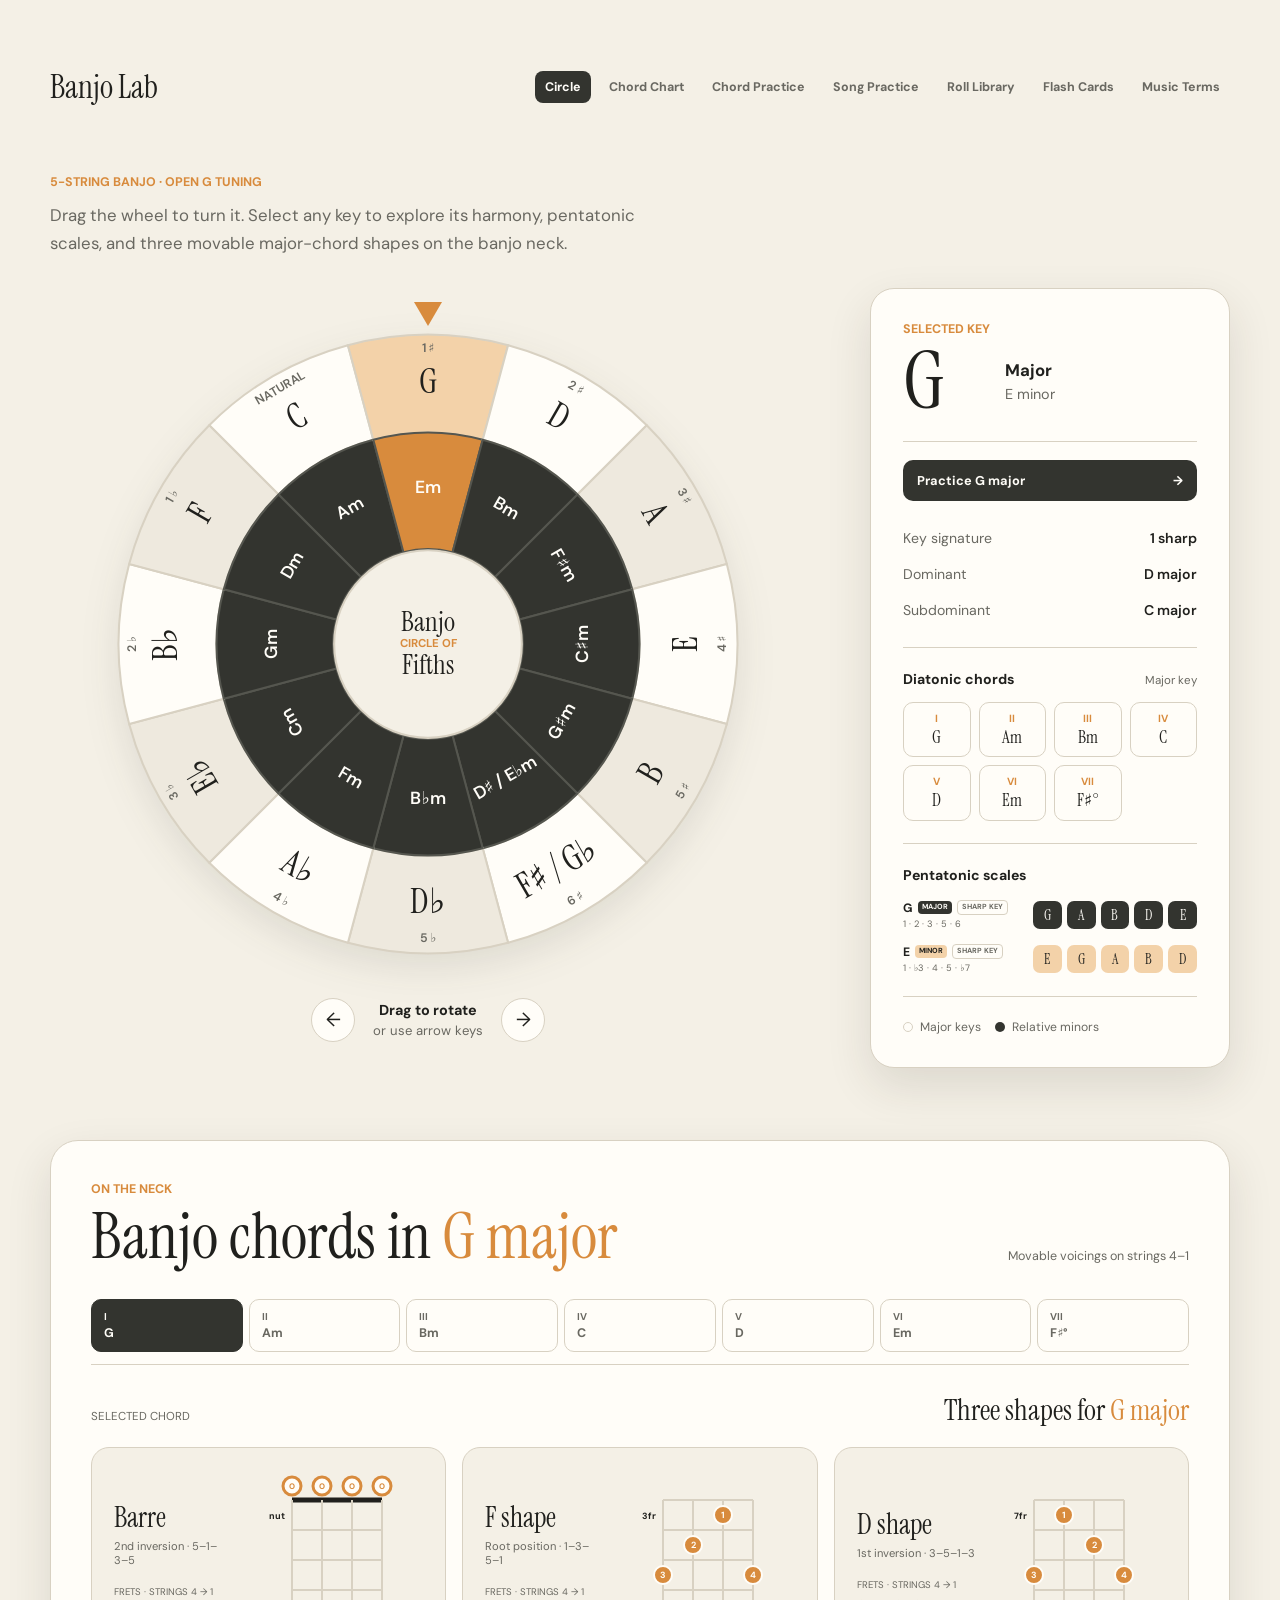
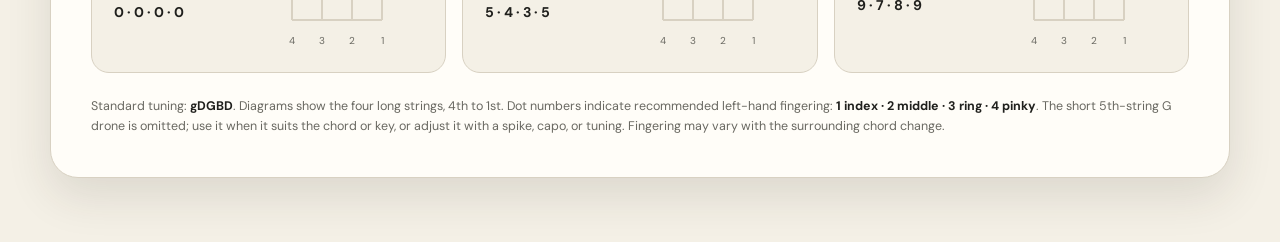
==== index.html @ 510a1b54 "Add chord and song practice libraries" ====
<!doctype html>
<html lang="en">
  <head>
    <meta charset="UTF-8" />
    <meta name="viewport" content="width=device-width, initial-scale=1" />
    <meta
      name="description"
      content="An interactive banjo circle of fifths with movable major chord shapes in standard open G tuning."
    />
    <title>Banjo Lab · Circle of Fifths</title>
    <link rel="preconnect" href="https://fonts.googleapis.com" />
    <link rel="preconnect" href="https://fonts.gstatic.com" crossorigin />
    <link
      href="https://fonts.googleapis.com/css2?family=DM+Sans:wght@400;500;600;700&family=Instrument+Serif:ital@0;1&display=swap"
      rel="stylesheet"
    />
    <link rel="stylesheet" href="styles.css" />
  </head>
  <body>
    <main class="page-shell">
      <nav class="site-nav" aria-label="Primary navigation">
        <a class="site-brand" href="index.html">Banjo Lab</a>
        <div>
          <a href="index.html" aria-current="page">Circle</a>
          <a href="chords.html">Chord Chart</a>
          <a href="practice.html?key=1">Chord Practice</a>
          <a href="songs.html">Song Practice</a>
          <a href="rolls.html">Roll Library</a>
          <a href="flashcards.html">Flash Cards</a>
          <a href="terms.html">Music Terms</a>
        </div>
      </nav>

      <header class="hero">
        <p class="eyebrow">5-string banjo · Open G tuning</p>
        <p class="intro">
          Drag the wheel to turn it. Select any key to explore its harmony,
          pentatonic scales, and three movable major-chord shapes on the banjo neck.
        </p>
      </header>

      <section class="workspace" aria-label="Interactive circle of fifths">
        <div class="chart-column">
          <div class="chart-stage">
            <div class="position-marker" aria-hidden="true">
              <span></span>
            </div>
            <div class="chart-title">
              <h1><span>Banjo</span><span>Circle of</span><span>Fifths</span></h1>
            </div>
            <svg
              id="circle-chart"
              class="circle-chart"
              viewBox="0 0 640 640"
              role="group"
              aria-label="Draggable circle of fifths. Use the rotate buttons or arrow keys to turn the chart."
            >
              <g id="rotating-wheel"></g>
              <circle class="hub" cx="320" cy="320" r="91" />
            </svg>
          </div>

          <div class="chart-controls" aria-label="Chart rotation controls">
            <button id="rotate-left" class="icon-button" type="button" aria-label="Rotate counterclockwise">
              <span aria-hidden="true">←</span>
            </button>
            <p><strong>Drag to rotate</strong><span>or use arrow keys</span></p>
            <button id="rotate-right" class="icon-button" type="button" aria-label="Rotate clockwise">
              <span aria-hidden="true">→</span>
            </button>
          </div>
        </div>

        <aside class="key-card" aria-live="polite" aria-atomic="true">
          <p class="card-label">Selected key</p>
          <div class="key-heading">
            <span id="key-name">G</span>
            <div>
              <strong>Major</strong>
              <small id="minor-name">E minor</small>
            </div>
          </div>

          <a id="practice-link" class="practice-link" href="practice.html?key=1"><span id="practice-link-label">Practice G major</span><span aria-hidden="true">→</span></a>

          <dl class="key-facts">
            <div>
              <dt>Key signature</dt>
              <dd id="signature">1 sharp</dd>
            </div>
            <div>
              <dt>Dominant</dt>
              <dd id="dominant">D major</dd>
            </div>
            <div>
              <dt>Subdominant</dt>
              <dd id="subdominant">C major</dd>
            </div>
          </dl>

          <section class="degrees" aria-labelledby="degrees-title">
            <div class="degrees-heading">
              <h2 id="degrees-title">Diatonic chords</h2>
              <span>Major key</span>
            </div>
            <ol id="degree-list" aria-label="Scale degree chords"></ol>
          </section>

          <section class="pentatonic" aria-labelledby="pentatonic-title">
            <h2 id="pentatonic-title">Pentatonic scales</h2>
            <div id="pentatonic-list"></div>
          </section>

          <div class="legend" aria-label="Chart legend">
            <span><i class="major-dot"></i>Major keys</span>
            <span><i class="minor-dot"></i>Relative minors</span>
          </div>
        </aside>
      </section>

      <section class="banjo-section" aria-labelledby="banjo-title" aria-describedby="banjo-note">
        <div class="banjo-heading">
          <div>
            <p class="card-label">On the neck</p>
            <h2 id="banjo-title">Banjo chords in <span id="banjo-key-name">G major</span></h2>
          </div>
          <p>Movable voicings on strings 4–1</p>
        </div>

        <div id="chord-tabs" class="chord-tabs" role="tablist" aria-label="Diatonic chords in the selected key"></div>

        <div id="chord-panel" class="chord-panel" role="tabpanel" tabindex="0">
          <div class="chord-panel-heading">
            <p>Selected chord</p>
            <h3>Three shapes for <span id="banjo-chord-name">G major</span></h3>
          </div>
          <div id="banjo-shapes" class="banjo-shapes"></div>
        </div>

        <p id="banjo-note" class="banjo-note">
          Standard tuning: <strong>gDGBD</strong>. Diagrams show the four long strings, 4th to 1st.
          Dot numbers indicate recommended left-hand fingering: <strong>1 index · 2 middle · 3 ring · 4 pinky</strong>.
          The short 5th-string G drone is omitted; use it when it suits the chord or key, or adjust it with a spike, capo, or tuning.
          Fingering may vary with the surrounding chord change.
        </p>
      </section>
    </main>

    <script src="music-data.js"></script>
    <script src="script.js"></script>
  </body>
</html>
---- styles.css ----
:root {
  color-scheme: light;
  --ink: #20201d;
  --muted: #696861;
  --paper: #f4f0e6;
  --surface: #fffdf8;
  --line: #d8d1c2;
  --dark-ring: #33342f;
  --accent: #d88b3d;
  --accent-soft: #f3d2a9;
  --shadow: 0 18px 45px rgba(47, 42, 32, 0.12);
}

* {
  box-sizing: border-box;
}

html {
  min-width: 320px;
  background: var(--paper);
}

body {
  min-height: 100dvh;
  margin: 0;
  color: var(--ink);
  background-color: var(--paper);
  font-family: "DM Sans", system-ui, sans-serif;
}

.site-nav {
  display: flex;
  align-items: center;
  justify-content: space-between;
  gap: 24px;
  margin-bottom: 64px;
  font-size: 0.78rem;
}

.site-nav div {
  display: flex;
  align-items: center;
  gap: 8px;
}

.site-nav a {
  padding: 8px 10px;
  border-radius: 8px;
  color: var(--muted);
  font-weight: 700;
  text-decoration: none;
}

.site-nav .site-brand {
  flex: 0 0 auto;
  padding-left: 0;
  color: var(--ink);
  font-family: "Instrument Serif", Georgia, serif;
  font-size: clamp(1.7rem, 2.5vw, 2rem);
  font-weight: 400;
  line-height: 0.95;
  text-wrap: balance;
}

.site-nav a:hover {
  color: var(--ink);
  background: var(--surface);
}

.site-nav a[aria-current="page"] {
  color: var(--surface);
  background: var(--dark-ring);
}

.site-nav a:focus-visible {
  outline: 3px solid var(--accent-soft);
  outline-offset: 2px;
}

button,
svg {
  -webkit-tap-highlight-color: transparent;
}

.page-shell {
  width: min(1180px, calc(100% - 40px));
  margin: 0 auto;
  padding: 64px 0;
}

.hero {
  max-width: 690px;
  margin-bottom: 30px;
}

.hero .intro {
  margin-top: 0;
}

.eyebrow,
.card-label {
  margin: 0 0 12px;
  color: var(--accent);
  font-size: 0.78rem;
  font-weight: 700;
  text-transform: uppercase;
}

h1 {
  margin: 0;
  font-family: "Instrument Serif", Georgia, serif;
  font-size: clamp(3.6rem, 8vw, 6.5rem);
  font-weight: 400;
  line-height: 0.88;
  text-wrap: balance;
}

.intro {
  max-width: 590px;
  margin: 22px 0 0;
  color: var(--muted);
  font-size: 1.05rem;
  line-height: 1.65;
  text-wrap: pretty;
}

.workspace {
  display: grid;
  grid-template-columns: minmax(0, 1fr) 360px;
  gap: 64px;
  align-items: center;
}

.chart-column {
  min-width: 0;
}

.chart-stage {
  position: relative;
  width: min(100%, 660px);
  margin: 0 auto;
  aspect-ratio: 1;
}

.circle-chart {
  display: block;
  width: 100%;
  height: 100%;
  filter: drop-shadow(0 14px 18px rgba(44, 39, 30, 0.1));
  cursor: grab;
  touch-action: none;
  user-select: none;
}

.circle-chart:active,
.circle-chart.is-dragging {
  cursor: grabbing;
}

.position-marker {
  position: absolute;
  z-index: 10;
  top: -12px;
  left: 50%;
  width: 28px;
  height: 38px;
  transform: translateX(-50%);
  pointer-events: none;
}

.position-marker span {
  display: block;
  width: 0;
  height: 0;
  margin: 0 auto;
  border-right: 14px solid transparent;
  border-left: 14px solid transparent;
  border-top: 24px solid var(--accent);
}

#rotating-wheel {
  transform-origin: 320px 320px;
}

.segment {
  cursor: pointer;
  outline: none;
}

.segment .major-wedge {
  fill: var(--surface);
  stroke: var(--line);
  stroke-width: 2;
}

.segment:nth-child(even) .major-wedge {
  fill: #eee9de;
}

.segment .minor-wedge {
  fill: var(--dark-ring);
  stroke: #55564f;
  stroke-width: 2;
}

.segment .key-label,
.segment .minor-label,
.segment .accidental-label {
  text-anchor: middle;
  dominant-baseline: middle;
  pointer-events: none;
}

.segment .key-label {
  fill: var(--ink);
  font-family: "Instrument Serif", Georgia, serif;
  font-size: 34px;
}

.segment .minor-label {
  fill: #fffdf8;
  font-size: 17px;
  font-weight: 600;
}

.segment .accidental-label {
  fill: var(--muted);
  font-size: 12px;
  font-weight: 600;
}

.segment:hover .major-wedge,
.segment:focus-visible .major-wedge,
.segment.is-selected .major-wedge {
  fill: var(--accent-soft);
}

.segment:hover .minor-wedge,
.segment:focus-visible .minor-wedge,
.segment.is-selected .minor-wedge {
  fill: var(--accent);
}

.segment:focus-visible .major-wedge {
  stroke: var(--ink);
  stroke-width: 5;
}

.hub {
  fill: var(--paper);
  stroke: var(--line);
  stroke-width: 2;
  pointer-events: none;
}

.chart-title {
  position: absolute;
  z-index: 1;
  top: 50%;
  left: 50%;
  display: grid;
  place-items: center;
  width: 27%;
  aspect-ratio: 1;
  transform: translate(-50%, -50%);
  pointer-events: none;
}

.chart-title h1 {
  display: flex;
  flex-direction: column;
  margin: 0;
  color: var(--ink);
  font-size: clamp(1rem, 3.3vw, 1.7rem);
  line-height: 0.9;
  text-align: center;
  text-wrap: balance;
}

.chart-title h1 span:nth-child(2) {
  margin: 5px 0 4px;
  color: var(--accent);
  font-family: "DM Sans", system-ui, sans-serif;
  font-size: 0.42em;
  font-weight: 700;
  text-transform: uppercase;
}

.chart-controls {
  display: flex;
  align-items: center;
  justify-content: center;
  gap: 18px;
  margin-top: 24px;
}

.chart-controls p {
  display: flex;
  flex-direction: column;
  margin: 0;
  color: var(--muted);
  font-size: 0.82rem;
  line-height: 1.45;
  text-align: center;
  text-wrap: pretty;
}

.chart-controls strong {
  color: var(--ink);
  font-size: 0.9rem;
}

.icon-button {
  display: grid;
  place-items: center;
  width: 44px;
  height: 44px;
  padding: 0;
  border: 1px solid var(--line);
  border-radius: 50%;
  color: var(--ink);
  background: var(--surface);
  font: inherit;
  font-size: 1.2rem;
  cursor: pointer;
  transition: transform 160ms ease-out, border-color 160ms ease-out;
}

.icon-button:hover {
  border-color: var(--accent);
  transform: translateY(-2px);
}

.icon-button:active {
  transform: translateY(0);
}

.icon-button:focus-visible {
  outline: 3px solid var(--accent-soft);
  outline-offset: 3px;
}

.key-card {
  padding: 32px;
  border: 1px solid var(--line);
  border-radius: 24px;
  background: var(--surface);
  box-shadow: var(--shadow);
}

.key-heading {
  display: flex;
  align-items: center;
  gap: 20px;
  padding-bottom: 28px;
  border-bottom: 1px solid var(--line);
}

#key-name {
  min-width: 82px;
  font-family: "Instrument Serif", Georgia, serif;
  font-size: 5rem;
  line-height: 0.8;
}

.key-heading div {
  display: flex;
  flex-direction: column;
  gap: 4px;
}

.key-heading strong {
  font-size: 1.05rem;
}

.key-heading small {
  color: var(--muted);
  font-size: 0.9rem;
}

.practice-link {
  display: flex;
  align-items: center;
  justify-content: space-between;
  gap: 16px;
  margin-top: 18px;
  padding: 12px 14px;
  border-radius: 10px;
  color: var(--surface);
  background: var(--dark-ring);
  font-size: 0.8rem;
  font-weight: 700;
  text-decoration: none;
}

.practice-link:hover {
  color: var(--accent-soft);
}

.practice-link:focus-visible {
  outline: 3px solid var(--accent-soft);
  outline-offset: 3px;
}

.key-facts {
  display: grid;
  gap: 18px;
  margin: 28px 0;
}

.key-facts div {
  display: flex;
  justify-content: space-between;
  gap: 18px;
}

.key-facts dt,
.key-facts dd {
  margin: 0;
  font-size: 0.88rem;
}

.key-facts dt {
  color: var(--muted);
}

.key-facts dd {
  font-weight: 600;
  text-align: right;
}

.degrees {
  padding: 22px 0;
  border-top: 1px solid var(--line);
}

.degrees-heading {
  display: flex;
  align-items: baseline;
  justify-content: space-between;
  gap: 16px;
  margin-bottom: 14px;
}

.degrees-heading h2 {
  margin: 0;
  font-size: 0.88rem;
  font-weight: 700;
  text-wrap: balance;
}

.degrees-heading span {
  color: var(--muted);
  font-size: 0.72rem;
}

#degree-list {
  display: grid;
  grid-template-columns: repeat(4, minmax(0, 1fr));
  gap: 8px;
  margin: 0;
  padding: 0;
  list-style: none;
}

.degree {
  min-width: 0;
  padding: 9px 6px 10px;
  border: 1px solid var(--line);
  border-radius: 10px;
  text-align: center;
}

.degree b,
.degree span {
  display: block;
}

.degree b {
  margin-bottom: 3px;
  color: var(--accent);
  font-size: 0.65rem;
  font-variant-numeric: tabular-nums;
}

.degree span {
  overflow: hidden;
  font-family: "Instrument Serif", Georgia, serif;
  font-size: 1.05rem;
  line-height: 1.1;
  text-overflow: ellipsis;
  white-space: nowrap;
}

.degree.is-long span {
  font-family: "DM Sans", system-ui, sans-serif;
  font-size: 0.64rem;
  font-weight: 600;
}

.pentatonic {
  display: grid;
  gap: 16px;
  padding: 22px 0;
  border-top: 1px solid var(--line);
}

.pentatonic h2 {
  margin: 0;
  font-size: 0.88rem;
  font-weight: 700;
  text-wrap: balance;
}

#pentatonic-list {
  display: grid;
  gap: 14px;
}

.pentatonic-row {
  display: grid;
  grid-template-columns: 118px minmax(0, 1fr);
  gap: 12px;
  align-items: center;
}

.pentatonic-row p {
  display: flex;
  flex-direction: column;
  gap: 2px;
  margin: 0;
}

.pentatonic-name {
  display: flex;
  flex-wrap: wrap;
  align-items: center;
  gap: 5px;
  min-width: 0;
}

.pentatonic-row strong {
  overflow: hidden;
  font-size: 0.76rem;
  text-overflow: ellipsis;
  white-space: nowrap;
}

.scale-quality,
.scale-spelling {
  flex: 0 0 auto;
  padding: 2px 4px;
  border-radius: 4px;
  font-size: 0.46rem;
  font-weight: 700;
  line-height: 1.2;
  text-transform: uppercase;
}

.scale-quality {
  color: var(--surface);
  background: var(--dark-ring);
}

.scale-spelling {
  border: 1px solid var(--line);
  color: var(--muted);
  background: var(--surface);
}

.pentatonic-row.is-minor .scale-quality {
  color: var(--ink);
  background: var(--accent-soft);
}

.pentatonic-row small {
  color: var(--muted);
  font-size: 0.58rem;
  font-variant-numeric: tabular-nums;
}

.pentatonic-row ol {
  display: grid;
  grid-template-columns: repeat(5, minmax(0, 1fr));
  gap: 5px;
  margin: 0;
  padding: 0;
  list-style: none;
}

.pentatonic-row li {
  overflow: hidden;
  padding: 7px 2px;
  border-radius: 7px;
  color: var(--surface);
  background: var(--dark-ring);
  font-family: "Instrument Serif", Georgia, serif;
  font-size: 0.88rem;
  line-height: 1;
  text-align: center;
  text-overflow: ellipsis;
  white-space: nowrap;
}

.pentatonic-row.is-minor li {
  color: var(--ink);
  background: var(--accent-soft);
}

.pentatonic-row li.is-long {
  font-family: "DM Sans", system-ui, sans-serif;
  font-size: 0.5rem;
  font-weight: 600;
}

.legend {
  display: flex;
  flex-wrap: wrap;
  gap: 14px;
  padding-top: 22px;
  border-top: 1px solid var(--line);
  color: var(--muted);
  font-size: 0.76rem;
}

.legend span {
  display: inline-flex;
  align-items: center;
  gap: 7px;
}

.legend i {
  width: 10px;
  height: 10px;
  border-radius: 50%;
}

.major-dot {
  border: 1px solid var(--line);
  background: var(--surface);
}

.minor-dot {
  background: var(--dark-ring);
}

.banjo-section {
  margin-top: 72px;
  padding: 40px;
  border: 1px solid var(--line);
  border-radius: 28px;
  background: var(--surface);
  box-shadow: var(--shadow);
}

.banjo-heading {
  display: flex;
  align-items: end;
  justify-content: space-between;
  gap: 32px;
  margin-bottom: 30px;
}

.banjo-heading .card-label {
  margin-bottom: 8px;
}

.banjo-heading h2 {
  max-width: 720px;
  margin: 0;
  font-family: "Instrument Serif", Georgia, serif;
  font-size: clamp(2.2rem, 5vw, 4rem);
  font-weight: 400;
  line-height: 1;
  text-wrap: balance;
}

.banjo-heading h2 span {
  color: var(--accent);
}

.banjo-heading > p {
  flex: 0 0 auto;
  margin: 0 0 5px;
  color: var(--muted);
  font-size: 0.78rem;
}

.chord-tabs {
  display: flex;
  gap: 6px;
  overflow-x: auto;
  margin-bottom: 26px;
  padding: 0 0 12px;
  border-bottom: 1px solid var(--line);
  scrollbar-width: thin;
}

.chord-tab {
  flex: 1 0 94px;
  min-width: 0;
  padding: 10px 12px;
  border: 1px solid var(--line);
  border-radius: 10px;
  color: var(--muted);
  background: var(--surface);
  font: inherit;
  text-align: left;
  cursor: pointer;
}

.chord-tab b,
.chord-tab span {
  display: block;
}

.chord-tab b {
  margin-bottom: 2px;
  color: inherit;
  font-size: 0.62rem;
  font-variant-numeric: tabular-nums;
}

.chord-tab span {
  overflow: hidden;
  font-size: 0.78rem;
  font-weight: 700;
  text-overflow: ellipsis;
  white-space: nowrap;
}

.chord-tab[aria-selected="true"] {
  border-color: var(--dark-ring);
  color: var(--surface);
  background: var(--dark-ring);
}

.chord-tab:focus-visible,
.chord-panel:focus-visible {
  outline: 3px solid var(--accent-soft);
  outline-offset: 3px;
}

.chord-panel-heading {
  display: flex;
  align-items: baseline;
  justify-content: space-between;
  gap: 24px;
  margin-bottom: 18px;
}

.chord-panel-heading p {
  margin: 0;
  color: var(--muted);
  font-size: 0.72rem;
  text-transform: uppercase;
}

.chord-panel-heading h3 {
  margin: 0;
  font-family: "Instrument Serif", Georgia, serif;
  font-size: 1.8rem;
  font-weight: 400;
  text-align: right;
  text-wrap: balance;
}

.chord-panel-heading h3 span {
  color: var(--accent);
}

.banjo-shapes {
  display: grid;
  grid-template-columns: repeat(3, minmax(0, 1fr));
  gap: 16px;
}

.banjo-shape {
  display: grid;
  grid-template-columns: minmax(118px, 0.8fr) minmax(0, 1.2fr);
  gap: 18px;
  align-items: center;
  min-width: 0;
  padding: 22px;
  border: 1px solid var(--line);
  border-radius: 18px;
  background: var(--paper);
}

.shape-copy {
  min-width: 0;
}

.shape-copy h4 {
  margin: 0 0 3px;
  font-family: "Instrument Serif", Georgia, serif;
  font-size: 1.75rem;
  font-weight: 400;
  text-wrap: balance;
}

.shape-copy > p {
  margin: 0 0 18px;
  color: var(--muted);
  font-size: 0.7rem;
  text-wrap: pretty;
}

.shape-frets {
  margin: 0;
}

.shape-frets dt {
  margin-bottom: 5px;
  color: var(--muted);
  font-size: 0.6rem;
  text-transform: uppercase;
}

.shape-frets dd {
  margin: 0;
  font-size: 0.88rem;
  font-weight: 700;
  font-variant-numeric: tabular-nums;
}

.fret-diagram {
  display: block;
  width: 100%;
  max-width: 150px;
  height: auto;
  margin: 0 auto;
}

.fret-diagram .fret,
.fret-diagram .string {
  stroke: var(--line);
  stroke-width: 2;
}

.fret-diagram .nut {
  stroke: var(--ink);
  stroke-width: 5;
}

.fret-diagram .marker {
  fill: var(--accent);
  stroke: var(--surface);
  stroke-width: 2;
}

.fret-diagram .open-marker {
  fill: var(--surface);
  stroke: var(--accent);
  stroke-width: 3;
}

.fret-diagram text {
  fill: var(--muted);
  font-family: "DM Sans", system-ui, sans-serif;
  font-size: 10px;
  font-variant-numeric: tabular-nums;
  text-anchor: middle;
}

.fret-diagram .position-label {
  fill: var(--ink);
  font-size: 9px;
  font-weight: 700;
  text-anchor: end;
}

.fret-diagram .marker-label {
  fill: var(--surface);
  font-size: 9px;
  font-weight: 700;
  pointer-events: none;
  text-anchor: middle;
}

.fret-diagram .marker-label.open-label {
  fill: var(--accent);
  font-size: 8px;
}

.banjo-note {
  margin: 24px 0 0;
  color: var(--muted);
  font-size: 0.78rem;
  line-height: 1.6;
  text-wrap: pretty;
}

.banjo-note strong {
  color: var(--ink);
  font-variant-numeric: tabular-nums;
}

@media (max-width: 900px) {
  .workspace {
    grid-template-columns: 1fr;
    gap: 48px;
  }

  .key-card {
    width: min(100%, 560px);
    margin: 0 auto;
  }

  .banjo-shapes {
    grid-template-columns: 1fr;
  }

  .banjo-shape {
    grid-template-columns: 1fr 150px;
  }
}

@media (max-width: 560px) {
  .site-nav {
    align-items: start;
    margin-bottom: 44px;
  }

  .site-nav div {
    justify-content: flex-end;
    flex-wrap: wrap;
  }

  .site-nav a {
    padding: 7px 8px;
  }

  .page-shell {
    width: min(100% - 24px, 1180px);
    padding: 40px 0;
  }

  .hero {
    margin-bottom: 30px;
  }

  .intro {
    font-size: 0.96rem;
  }

  .position-marker {
    top: -6px;
  }

  .key-card {
    padding: 24px;
    border-radius: 18px;
  }

  #key-name {
    min-width: 64px;
    font-size: 4rem;
  }

  .banjo-section {
    margin-top: 48px;
    padding: 24px;
    border-radius: 18px;
  }

  .banjo-heading {
    display: block;
  }

  .banjo-heading > p {
    margin-top: 12px;
  }

  .chord-panel-heading {
    display: block;
  }

  .chord-panel-heading h3 {
    margin-top: 5px;
    text-align: left;
  }

  .banjo-shape {
    grid-template-columns: minmax(0, 1fr) 118px;
    padding: 18px;
  }
}

@media (prefers-reduced-motion: reduce) {
  *,
  *::before,
  *::after {
    scroll-behavior: auto !important;
    transition-duration: 0.01ms !important;
  }
}
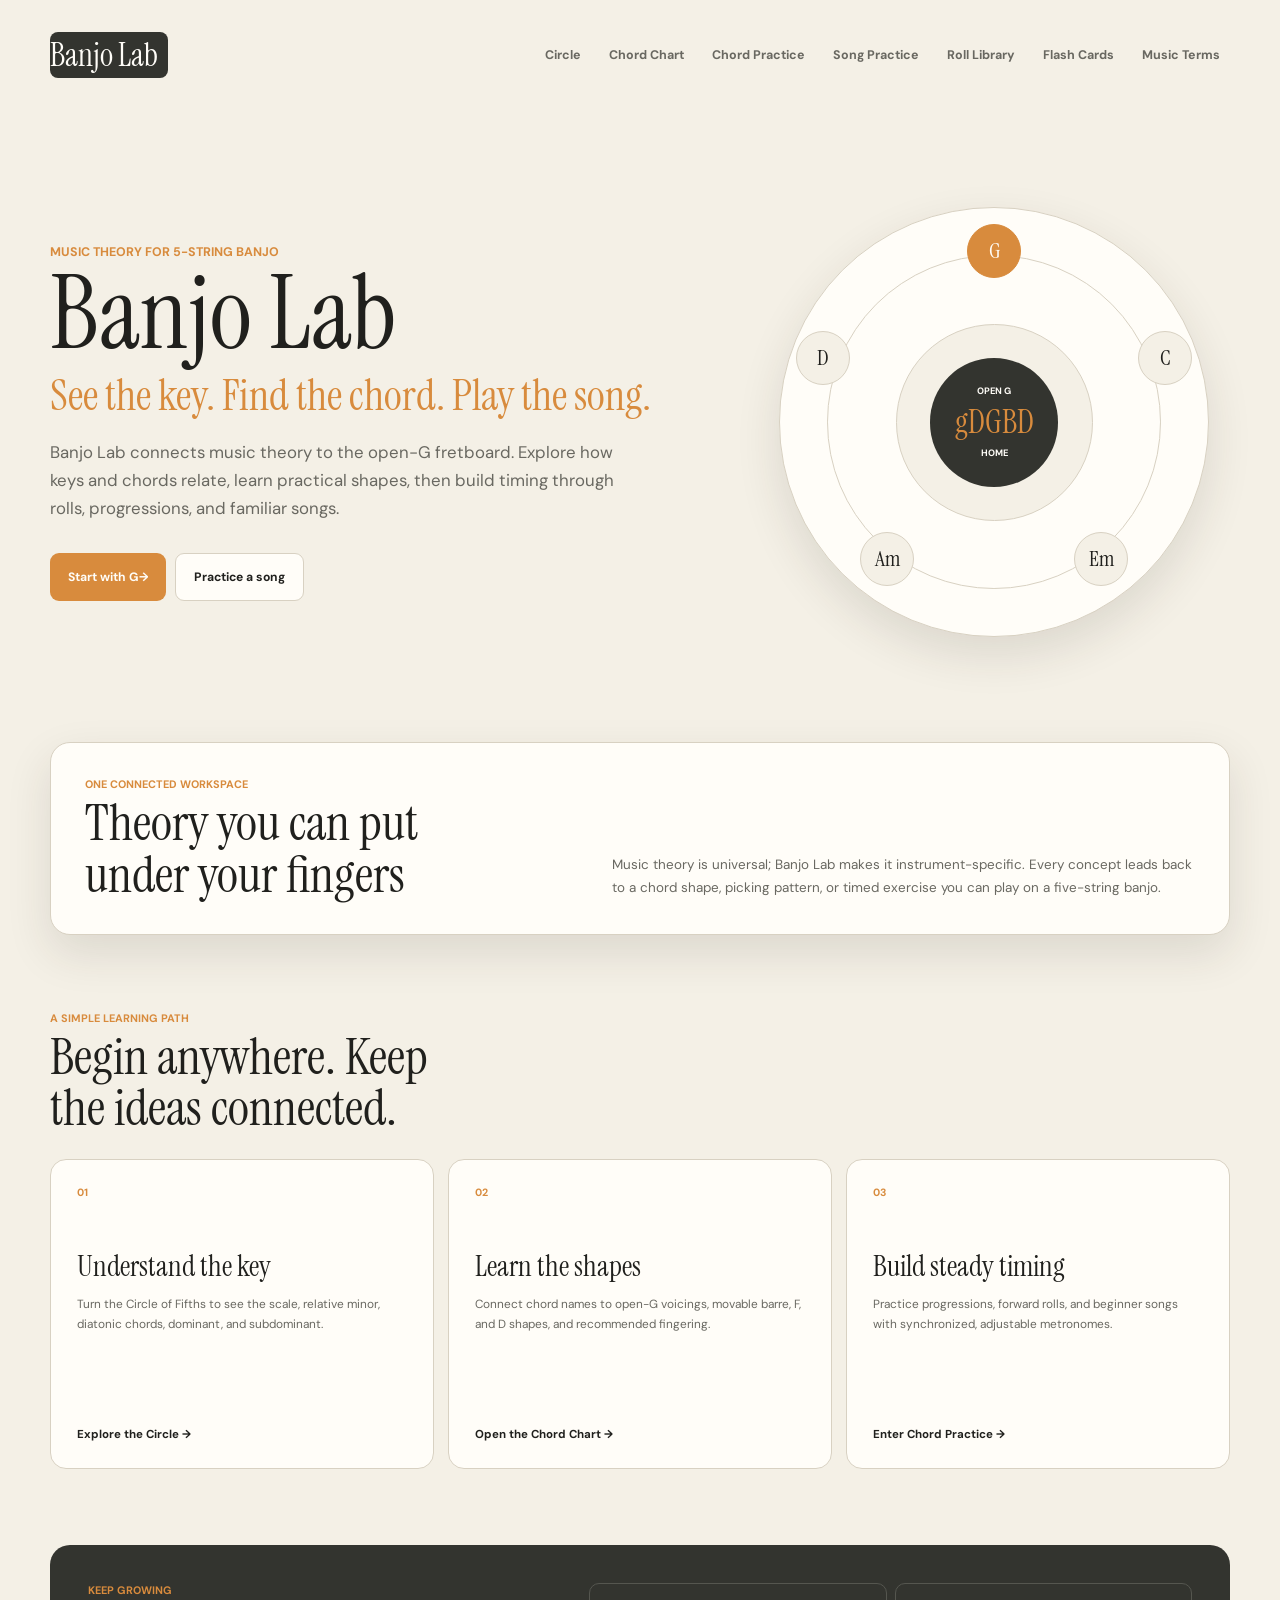
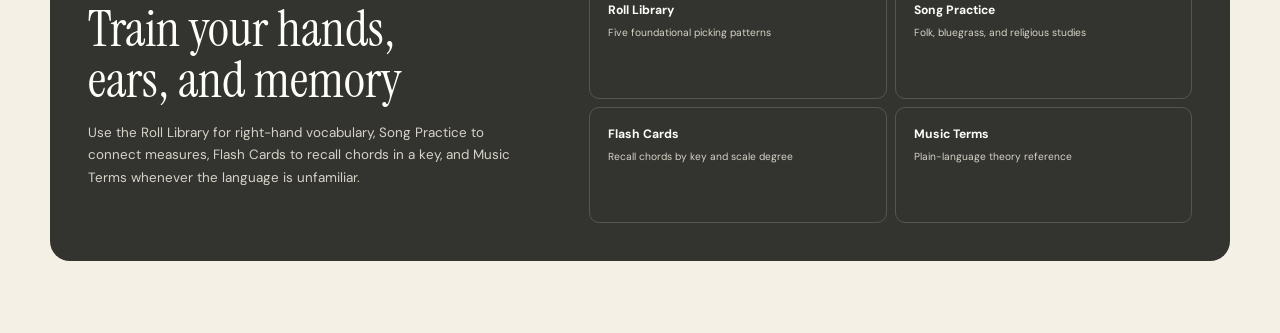
==== commit 1756c99d: "Add Banjo Lab splash and circle pages" ====
--- a/index.html
+++ b/index.html
@@ -5,23 +5,24 @@
     <meta name="viewport" content="width=device-width, initial-scale=1" />
     <meta
       name="description"
-      content="An interactive banjo circle of fifths with movable major chord shapes in standard open G tuning."
+      content="Banjo Lab is an interactive learning space for open-G five-string banjo theory, chord shapes, picking rolls, songs, and practice tools."
     />
-    <title>Banjo Lab · Circle of Fifths</title>
+    <title>Banjo Lab</title>
     <link rel="preconnect" href="https://fonts.googleapis.com" />
     <link rel="preconnect" href="https://fonts.gstatic.com" crossorigin />
     <link
-      href="https://fonts.googleapis.com/css2?family=DM+Sans:wght@400;500;600;700&family=Instrument+Serif:ital@0;1&display=swap"
+      href="https://fonts.googleapis.com/css2?family=DM+Sans:wght@400;500;600;700&amp;family=Instrument+Serif:ital@0;1&amp;display=swap"
       rel="stylesheet"
     />
     <link rel="stylesheet" href="styles.css" />
+    <link rel="stylesheet" href="home.css" />
   </head>
   <body>
-    <main class="page-shell">
+    <main class="home-shell">
       <nav class="site-nav" aria-label="Primary navigation">
-        <a class="site-brand" href="index.html">Banjo Lab</a>
+        <a class="site-brand" href="index.html" aria-current="page">Banjo Lab</a>
         <div>
-          <a href="index.html" aria-current="page">Circle</a>
+          <a href="circle.html">Circle</a>
           <a href="chords.html">Chord Chart</a>
           <a href="practice.html?key=1">Chord Practice</a>
           <a href="songs.html">Song Practice</a>
@@ -31,122 +32,90 @@
         </div>
       </nav>
 
-      <header class="hero">
-        <p class="eyebrow">5-string banjo · Open G tuning</p>
-        <p class="intro">
-          Drag the wheel to turn it. Select any key to explore its harmony,
-          pentatonic scales, and three movable major-chord shapes on the banjo neck.
-        </p>
-      </header>
-
-      <section class="workspace" aria-label="Interactive circle of fifths">
-        <div class="chart-column">
-          <div class="chart-stage">
-            <div class="position-marker" aria-hidden="true">
-              <span></span>
-            </div>
-            <div class="chart-title">
-              <h1><span>Banjo</span><span>Circle of</span><span>Fifths</span></h1>
-            </div>
-            <svg
-              id="circle-chart"
-              class="circle-chart"
-              viewBox="0 0 640 640"
-              role="group"
-              aria-label="Draggable circle of fifths. Use the rotate buttons or arrow keys to turn the chart."
-            >
-              <g id="rotating-wheel"></g>
-              <circle class="hub" cx="320" cy="320" r="91" />
-            </svg>
-          </div>
-
-          <div class="chart-controls" aria-label="Chart rotation controls">
-            <button id="rotate-left" class="icon-button" type="button" aria-label="Rotate counterclockwise">
-              <span aria-hidden="true">←</span>
-            </button>
-            <p><strong>Drag to rotate</strong><span>or use arrow keys</span></p>
-            <button id="rotate-right" class="icon-button" type="button" aria-label="Rotate clockwise">
-              <span aria-hidden="true">→</span>
-            </button>
+      <header class="home-hero">
+        <div class="home-hero-copy">
+          <p class="eyebrow">Music theory for 5-string banjo</p>
+          <h1>Banjo Lab</h1>
+          <p class="home-tagline">See the key. Find the chord. Play the song.</p>
+          <p class="intro">
+            Banjo Lab connects music theory to the open-G fretboard. Explore how keys and chords relate, learn
+            practical shapes, then build timing through rolls, progressions, and familiar songs.
+          </p>
+          <div class="home-actions">
+            <a class="home-primary-action" href="circle.html">Start with G <span aria-hidden="true">→</span></a>
+            <a class="home-secondary-action" href="songs.html">Practice a song</a>
           </div>
         </div>
 
-        <aside class="key-card" aria-live="polite" aria-atomic="true">
-          <p class="card-label">Selected key</p>
-          <div class="key-heading">
-            <span id="key-name">G</span>
-            <div>
-              <strong>Major</strong>
-              <small id="minor-name">E minor</small>
-            </div>
+        <div class="home-compass" aria-hidden="true">
+          <span class="compass-note note-g">G</span>
+          <span class="compass-note note-c">C</span>
+          <span class="compass-note note-d">D</span>
+          <span class="compass-note note-em">Em</span>
+          <span class="compass-note note-am">Am</span>
+          <div class="compass-center">
+            <small>Open G</small>
+            <strong>gDGBD</strong>
+            <span>Home</span>
           </div>
+        </div>
+      </header>
 
-          <a id="practice-link" class="practice-link" href="practice.html?key=1"><span id="practice-link-label">Practice G major</span><span aria-hidden="true">→</span></a>
-
-          <dl class="key-facts">
-            <div>
-              <dt>Key signature</dt>
-              <dd id="signature">1 sharp</dd>
-            </div>
-            <div>
-              <dt>Dominant</dt>
-              <dd id="dominant">D major</dd>
-            </div>
-            <div>
-              <dt>Subdominant</dt>
-              <dd id="subdominant">C major</dd>
-            </div>
-          </dl>
-
-          <section class="degrees" aria-labelledby="degrees-title">
-            <div class="degrees-heading">
-              <h2 id="degrees-title">Diatonic chords</h2>
-              <span>Major key</span>
-            </div>
-            <ol id="degree-list" aria-label="Scale degree chords"></ol>
-          </section>
-
-          <section class="pentatonic" aria-labelledby="pentatonic-title">
-            <h2 id="pentatonic-title">Pentatonic scales</h2>
-            <div id="pentatonic-list"></div>
-          </section>
-
-          <div class="legend" aria-label="Chart legend">
-            <span><i class="major-dot"></i>Major keys</span>
-            <span><i class="minor-dot"></i>Relative minors</span>
-          </div>
-        </aside>
+      <section class="home-intro" aria-labelledby="home-intro-title">
+        <div>
+          <p class="section-kicker">One connected workspace</p>
+          <h2 id="home-intro-title">Theory you can put under your fingers</h2>
+        </div>
+        <p>
+          Music theory is universal; Banjo Lab makes it instrument-specific. Every concept leads back to a chord
+          shape, picking pattern, or timed exercise you can play on a five-string banjo.
+        </p>
       </section>
 
-      <section class="banjo-section" aria-labelledby="banjo-title" aria-describedby="banjo-note">
-        <div class="banjo-heading">
-          <div>
-            <p class="card-label">On the neck</p>
-            <h2 id="banjo-title">Banjo chords in <span id="banjo-key-name">G major</span></h2>
-          </div>
-          <p>Movable voicings on strings 4–1</p>
+      <section class="learning-path" aria-labelledby="learning-path-title">
+        <div class="path-heading">
+          <p class="section-kicker">A simple learning path</p>
+          <h2 id="learning-path-title">Begin anywhere. Keep the ideas connected.</h2>
         </div>
 
-        <div id="chord-tabs" class="chord-tabs" role="tablist" aria-label="Diatonic chords in the selected key"></div>
+        <ol class="path-grid">
+          <li>
+            <span class="path-number">01</span>
+            <h3>Understand the key</h3>
+            <p>Turn the Circle of Fifths to see the scale, relative minor, diatonic chords, dominant, and subdominant.</p>
+            <a href="circle.html">Explore the Circle <span aria-hidden="true">→</span></a>
+          </li>
+          <li>
+            <span class="path-number">02</span>
+            <h3>Learn the shapes</h3>
+            <p>Connect chord names to open-G voicings, movable barre, F, and D shapes, and recommended fingering.</p>
+            <a href="chords.html">Open the Chord Chart <span aria-hidden="true">→</span></a>
+          </li>
+          <li>
+            <span class="path-number">03</span>
+            <h3>Build steady timing</h3>
+            <p>Practice progressions, forward rolls, and beginner songs with synchronized, adjustable metronomes.</p>
+            <a href="practice.html?key=1">Enter Chord Practice <span aria-hidden="true">→</span></a>
+          </li>
+        </ol>
+      </section>
 
-        <div id="chord-panel" class="chord-panel" role="tabpanel" tabindex="0">
-          <div class="chord-panel-heading">
-            <p>Selected chord</p>
-            <h3>Three shapes for <span id="banjo-chord-name">G major</span></h3>
-          </div>
-          <div id="banjo-shapes" class="banjo-shapes"></div>
+      <section class="home-tools" aria-labelledby="home-tools-title">
+        <div class="tools-copy">
+          <p class="section-kicker">Keep growing</p>
+          <h2 id="home-tools-title">Train your hands, ears, and memory</h2>
+          <p>
+            Use the Roll Library for right-hand vocabulary, Song Practice to connect measures, Flash Cards to
+            recall chords in a key, and Music Terms whenever the language is unfamiliar.
+          </p>
         </div>
-
-        <p id="banjo-note" class="banjo-note">
-          Standard tuning: <strong>gDGBD</strong>. Diagrams show the four long strings, 4th to 1st.
-          Dot numbers indicate recommended left-hand fingering: <strong>1 index · 2 middle · 3 ring · 4 pinky</strong>.
-          The short 5th-string G drone is omitted; use it when it suits the chord or key, or adjust it with a spike, capo, or tuning.
-          Fingering may vary with the surrounding chord change.
-        </p>
+        <div class="tool-links">
+          <a href="rolls.html"><strong>Roll Library</strong><span>Five foundational picking patterns</span></a>
+          <a href="songs.html"><strong>Song Practice</strong><span>Folk, bluegrass, and religious studies</span></a>
+          <a href="flashcards.html"><strong>Flash Cards</strong><span>Recall chords by key and scale degree</span></a>
+          <a href="terms.html"><strong>Music Terms</strong><span>Plain-language theory reference</span></a>
+        </div>
       </section>
     </main>
-
-    <script src="music-data.js"></script>
-    <script src="script.js"></script>
   </body>
 </html>
--- a/styles.css
+++ b/styles.css
@@ -93,8 +93,13 @@
   margin-bottom: 30px;
 }
 
+.hero h1 {
+  font-size: clamp(2.9rem, 6.5vw, 5rem);
+  line-height: 0.92;
+}
+
 .hero .intro {
-  margin-top: 0;
+  margin-top: 18px;
 }
 
 .eyebrow,
@@ -266,18 +271,20 @@
   pointer-events: none;
 }
 
-.chart-title h1 {
+.chart-title p {
   display: flex;
   flex-direction: column;
   margin: 0;
   color: var(--ink);
+  font-family: "Instrument Serif", Georgia, serif;
   font-size: clamp(1rem, 3.3vw, 1.7rem);
+  font-weight: 400;
   line-height: 0.9;
   text-align: center;
   text-wrap: balance;
 }
 
-.chart-title h1 span:nth-child(2) {
+.chart-title p span:nth-child(2) {
   margin: 5px 0 4px;
   color: var(--accent);
   font-family: "DM Sans", system-ui, sans-serif;
--- a/home.css
+++ b/home.css
@@ -0,0 +1,395 @@
+.home-shell {
+  width: min(1180px, calc(100% - 40px));
+  margin: 0 auto;
+  padding: 32px 0 72px;
+}
+
+.site-brand[aria-current="page"] {
+  color: var(--ink);
+  background: transparent;
+}
+
+.home-hero {
+  display: grid;
+  grid-template-columns: minmax(0, 1.15fr) minmax(340px, 0.85fr);
+  gap: 70px;
+  align-items: center;
+  min-height: 600px;
+  padding: 36px 0 76px;
+}
+
+.home-hero-copy {
+  max-width: 700px;
+}
+
+.home-hero h1 {
+  margin: 0;
+  font-family: "Instrument Serif", Georgia, serif;
+  font-size: clamp(4rem, 8vw, 7rem);
+  font-weight: 400;
+  line-height: 0.82;
+  text-wrap: balance;
+}
+
+.home-tagline {
+  max-width: 620px;
+  margin: 18px 0 0;
+  color: var(--accent);
+  font-family: "Instrument Serif", Georgia, serif;
+  font-size: clamp(1.7rem, 3.5vw, 2.7rem);
+  line-height: 1;
+  text-wrap: balance;
+}
+
+.home-actions {
+  display: flex;
+  flex-wrap: wrap;
+  gap: 9px;
+  margin-top: 30px;
+}
+
+.home-actions a {
+  display: inline-flex;
+  align-items: center;
+  justify-content: center;
+  min-height: 48px;
+  padding: 12px 18px;
+  border-radius: 9px;
+  font-size: 0.76rem;
+  font-weight: 700;
+  text-decoration: none;
+}
+
+.home-primary-action {
+  color: var(--surface);
+  background: var(--accent);
+}
+
+.home-secondary-action {
+  border: 1px solid var(--line);
+  color: var(--ink);
+  background: var(--surface);
+}
+
+.home-actions a:hover {
+  filter: brightness(1.05);
+}
+
+.home-actions a:focus-visible,
+.path-grid a:focus-visible,
+.tool-links a:focus-visible {
+  outline: 3px solid var(--accent-soft);
+  outline-offset: 3px;
+}
+
+.home-compass {
+  position: relative;
+  width: min(100%, 430px);
+  margin: 0 auto;
+  aspect-ratio: 1;
+  border: 1px solid var(--line);
+  border-radius: 50%;
+  background: var(--surface);
+  box-shadow: var(--shadow);
+}
+
+.home-compass::before,
+.home-compass::after {
+  position: absolute;
+  border: 1px solid var(--line);
+  border-radius: 50%;
+  content: "";
+}
+
+.home-compass::before {
+  inset: 11%;
+}
+
+.home-compass::after {
+  inset: 27%;
+  background: var(--paper);
+}
+
+.compass-center {
+  position: absolute;
+  z-index: 1;
+  inset: 35%;
+  display: grid;
+  place-content: center;
+  border-radius: 50%;
+  color: var(--surface);
+  background: var(--dark-ring);
+  text-align: center;
+}
+
+.compass-center small,
+.compass-center span {
+  font-size: 0.58rem;
+  font-weight: 700;
+  text-transform: uppercase;
+}
+
+.compass-center strong {
+  margin: 4px 0;
+  color: var(--accent);
+  font-family: "Instrument Serif", Georgia, serif;
+  font-size: clamp(1.2rem, 3vw, 2rem);
+  font-weight: 400;
+}
+
+.compass-note {
+  position: absolute;
+  z-index: 1;
+  display: grid;
+  place-items: center;
+  width: 54px;
+  height: 54px;
+  border: 1px solid var(--line);
+  border-radius: 50%;
+  color: var(--ink);
+  background: var(--paper);
+  font-family: "Instrument Serif", Georgia, serif;
+  font-size: 1.35rem;
+  transform: translate(-50%, -50%);
+}
+
+.note-g {
+  top: 10%;
+  left: 50%;
+  border-color: var(--accent);
+  color: var(--surface);
+  background: var(--accent);
+}
+
+.note-c {
+  top: 35%;
+  left: 90%;
+}
+
+.note-d {
+  top: 35%;
+  left: 10%;
+}
+
+.note-em {
+  top: 82%;
+  left: 75%;
+}
+
+.note-am {
+  top: 82%;
+  left: 25%;
+}
+
+.section-kicker {
+  margin: 0 0 6px;
+  color: var(--accent);
+  font-size: 0.68rem;
+  font-weight: 700;
+  text-transform: uppercase;
+}
+
+.home-intro {
+  display: grid;
+  grid-template-columns: minmax(260px, 0.9fr) minmax(300px, 1.1fr);
+  gap: 50px;
+  align-items: end;
+  margin-bottom: 76px;
+  padding: 34px;
+  border: 1px solid var(--line);
+  border-radius: 20px;
+  background: var(--surface);
+  box-shadow: var(--shadow);
+}
+
+.home-intro h2,
+.path-heading h2,
+.tools-copy h2 {
+  margin: 0;
+  font-family: "Instrument Serif", Georgia, serif;
+  font-size: clamp(2.1rem, 4vw, 3.2rem);
+  font-weight: 400;
+  line-height: 1;
+  text-wrap: balance;
+}
+
+.home-intro > p,
+.tools-copy > p:last-child {
+  margin: 0;
+  color: var(--muted);
+  font-size: 0.84rem;
+  line-height: 1.7;
+  text-wrap: pretty;
+}
+
+.learning-path {
+  margin-bottom: 76px;
+}
+
+.path-heading {
+  max-width: 650px;
+  margin-bottom: 26px;
+}
+
+.path-grid {
+  display: grid;
+  grid-template-columns: repeat(3, minmax(0, 1fr));
+  gap: 14px;
+  margin: 0;
+  padding: 0;
+  list-style: none;
+  counter-reset: path;
+}
+
+.path-grid li {
+  display: flex;
+  flex-direction: column;
+  min-height: 310px;
+  padding: 26px;
+  border: 1px solid var(--line);
+  border-radius: 16px;
+  background: var(--surface);
+}
+
+.path-number {
+  color: var(--accent);
+  font-size: 0.66rem;
+  font-variant-numeric: tabular-nums;
+  font-weight: 700;
+}
+
+.path-grid h3 {
+  margin: 48px 0 10px;
+  font-family: "Instrument Serif", Georgia, serif;
+  font-size: 1.8rem;
+  font-weight: 400;
+  text-wrap: balance;
+}
+
+.path-grid p {
+  margin: 0 0 24px;
+  color: var(--muted);
+  font-size: 0.74rem;
+  line-height: 1.65;
+  text-wrap: pretty;
+}
+
+.path-grid a {
+  margin-top: auto;
+  color: var(--ink);
+  font-size: 0.72rem;
+  font-weight: 700;
+  text-decoration: none;
+}
+
+.path-grid a:hover {
+  color: var(--accent);
+}
+
+.home-tools {
+  display: grid;
+  grid-template-columns: minmax(280px, 0.85fr) minmax(360px, 1.15fr);
+  gap: 56px;
+  align-items: start;
+  padding: 38px;
+  border-radius: 20px;
+  color: var(--surface);
+  background: var(--dark-ring);
+}
+
+.tools-copy > p:last-child {
+  margin-top: 16px;
+  color: #d7d3c8;
+}
+
+.tool-links {
+  display: grid;
+  grid-template-columns: repeat(2, minmax(0, 1fr));
+  gap: 8px;
+}
+
+.tool-links a {
+  min-height: 116px;
+  padding: 18px;
+  border: 1px solid #55564f;
+  border-radius: 10px;
+  color: var(--surface);
+  text-decoration: none;
+}
+
+.tool-links a:hover {
+  border-color: var(--accent);
+}
+
+.tool-links strong,
+.tool-links span {
+  display: block;
+}
+
+.tool-links strong {
+  margin-bottom: 7px;
+  font-size: 0.76rem;
+}
+
+.tool-links span {
+  color: #d7d3c8;
+  font-size: 0.64rem;
+  line-height: 1.5;
+  text-wrap: pretty;
+}
+
+@media (max-width: 900px) {
+  .home-hero {
+    grid-template-columns: 1fr;
+    gap: 48px;
+  }
+
+  .home-compass {
+    width: min(100%, 400px);
+  }
+
+  .path-grid {
+    grid-template-columns: 1fr;
+  }
+
+  .path-grid li {
+    min-height: 250px;
+  }
+
+  .home-tools {
+    grid-template-columns: 1fr;
+  }
+}
+
+@media (max-width: 640px) {
+  .home-shell {
+    width: min(100% - 24px, 1180px);
+    padding-top: 24px;
+  }
+
+  .home-hero {
+    min-height: 0;
+    padding: 24px 0 56px;
+  }
+
+  .home-hero h1 {
+    font-size: clamp(3.5rem, 18vw, 5rem);
+  }
+
+  .home-intro,
+  .home-tools {
+    grid-template-columns: 1fr;
+    gap: 24px;
+    padding: 26px;
+  }
+
+  .tool-links {
+    grid-template-columns: 1fr;
+  }
+
+  .compass-note {
+    width: 46px;
+    height: 46px;
+    font-size: 1.1rem;
+  }
+}
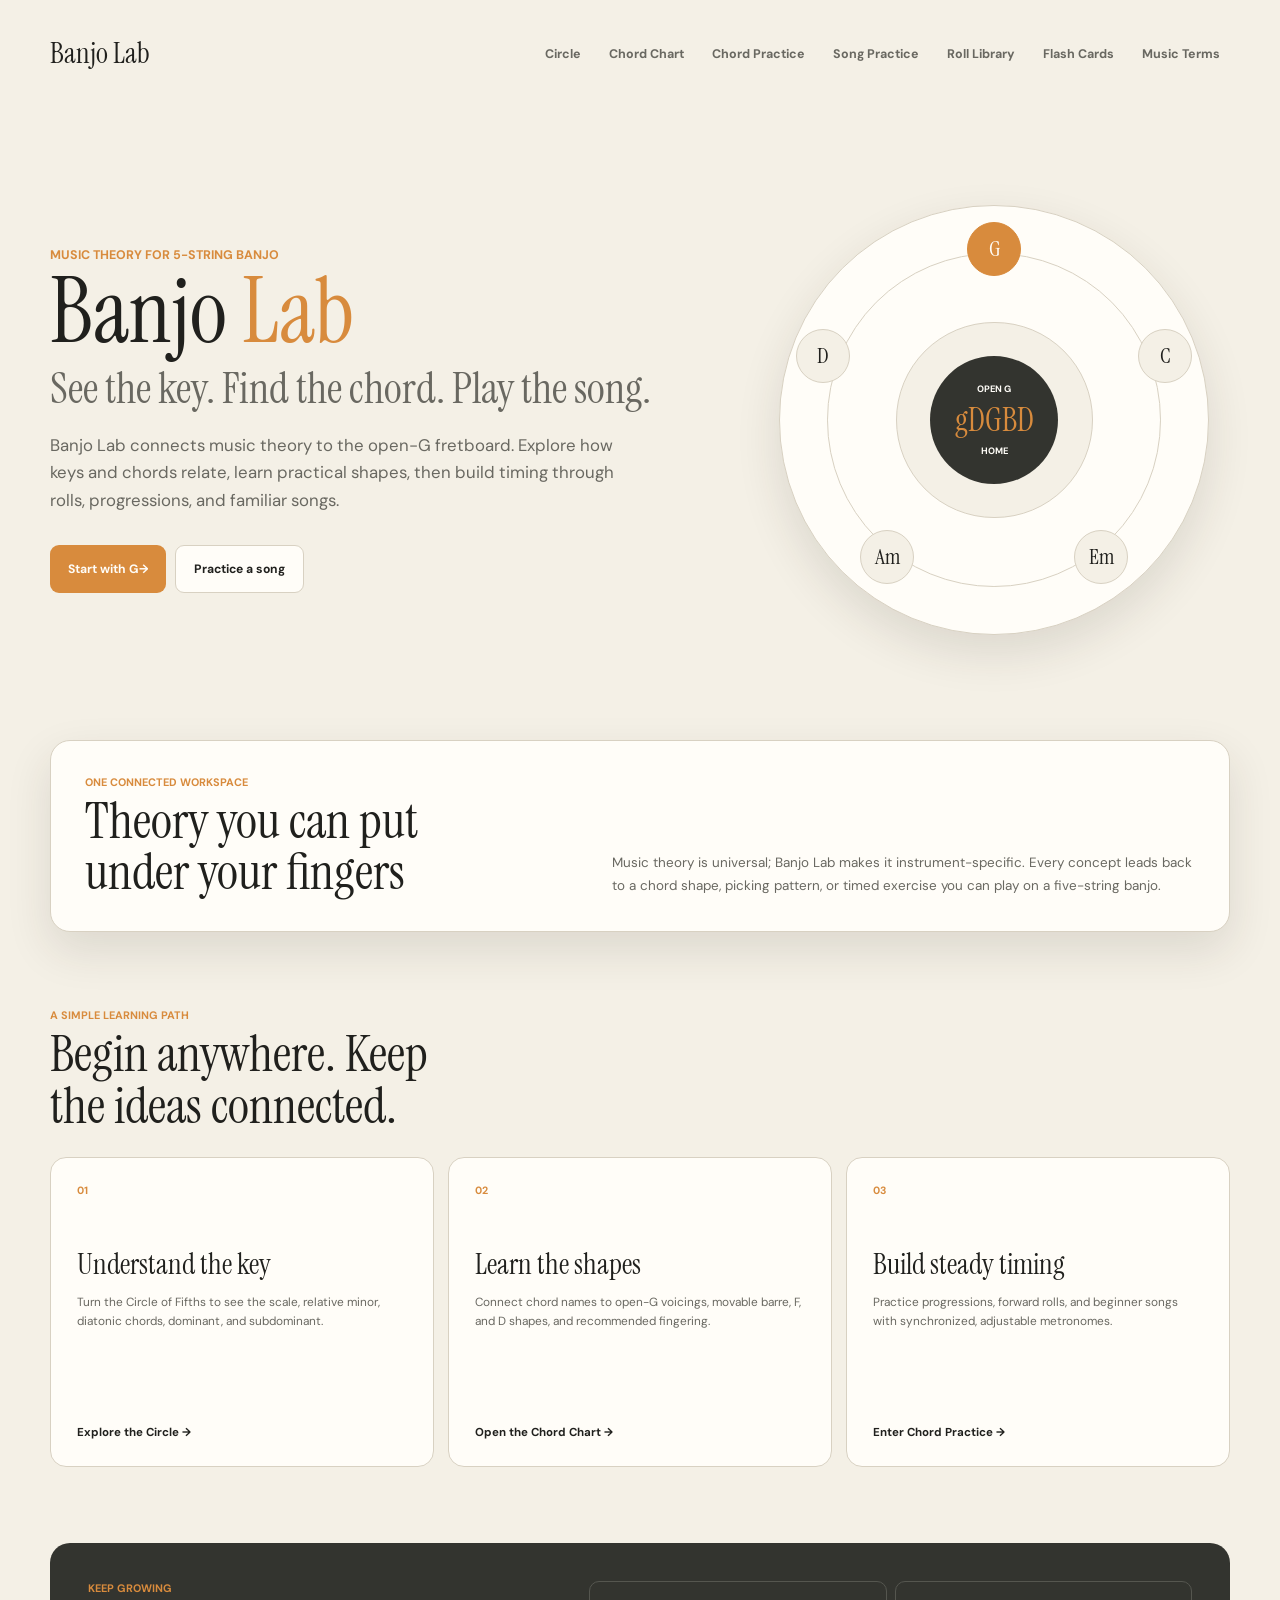
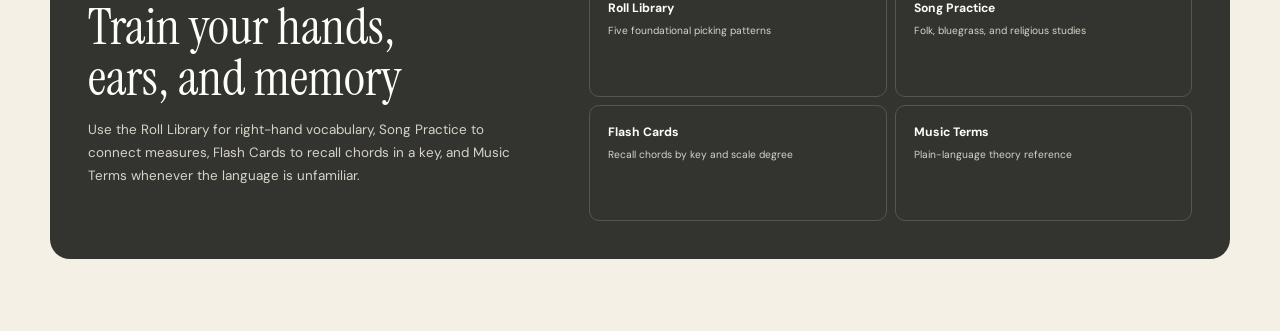
==== commit 16c39b3d: "Refine Banjo Lab homepage title" ====
--- a/index.html
+++ b/index.html
@@ -35,7 +35,7 @@
       <header class="home-hero">
         <div class="home-hero-copy">
           <p class="eyebrow">Music theory for 5-string banjo</p>
-          <h1>Banjo Lab</h1>
+          <h1>Banjo <span>Lab</span></h1>
           <p class="home-tagline">See the key. Find the chord. Play the song.</p>
           <p class="intro">
             Banjo Lab connects music theory to the open-G fretboard. Explore how keys and chords relate, learn
--- a/styles.css
+++ b/styles.css
@@ -40,6 +40,8 @@
 .site-nav div {
   display: flex;
   align-items: center;
+  justify-content: flex-end;
+  flex-wrap: wrap;
   gap: 8px;
 }
 
@@ -56,10 +58,21 @@
   padding-left: 0;
   color: var(--ink);
   font-family: "Instrument Serif", Georgia, serif;
-  font-size: clamp(1.7rem, 2.5vw, 2rem);
+  font-size: clamp(1.6rem, 2.3vw, 1.85rem);
   font-weight: 400;
   line-height: 0.95;
   text-wrap: balance;
+}
+
+@media (max-width: 760px) {
+  .site-nav {
+    flex-direction: column;
+    gap: 16px;
+  }
+
+  .site-nav div {
+    justify-content: flex-start;
+  }
 }
 
 .site-nav a:hover {
@@ -930,7 +943,7 @@
   }
 
   .site-nav div {
-    justify-content: flex-end;
+    justify-content: flex-start;
     flex-wrap: wrap;
   }
 
--- a/home.css
+++ b/home.css
@@ -4,7 +4,7 @@
   padding: 32px 0 72px;
 }
 
-.site-brand[aria-current="page"] {
+.site-nav a.site-brand[aria-current="page"] {
   color: var(--ink);
   background: transparent;
 }
@@ -25,16 +25,20 @@
 .home-hero h1 {
   margin: 0;
   font-family: "Instrument Serif", Georgia, serif;
-  font-size: clamp(4rem, 8vw, 7rem);
+  font-size: clamp(4rem, 7vw, 6.25rem);
   font-weight: 400;
   line-height: 0.82;
   text-wrap: balance;
 }
 
+.home-hero h1 span {
+  color: var(--accent);
+}
+
 .home-tagline {
   max-width: 620px;
   margin: 18px 0 0;
-  color: var(--accent);
+  color: var(--muted);
   font-family: "Instrument Serif", Georgia, serif;
   font-size: clamp(1.7rem, 3.5vw, 2.7rem);
   line-height: 1;
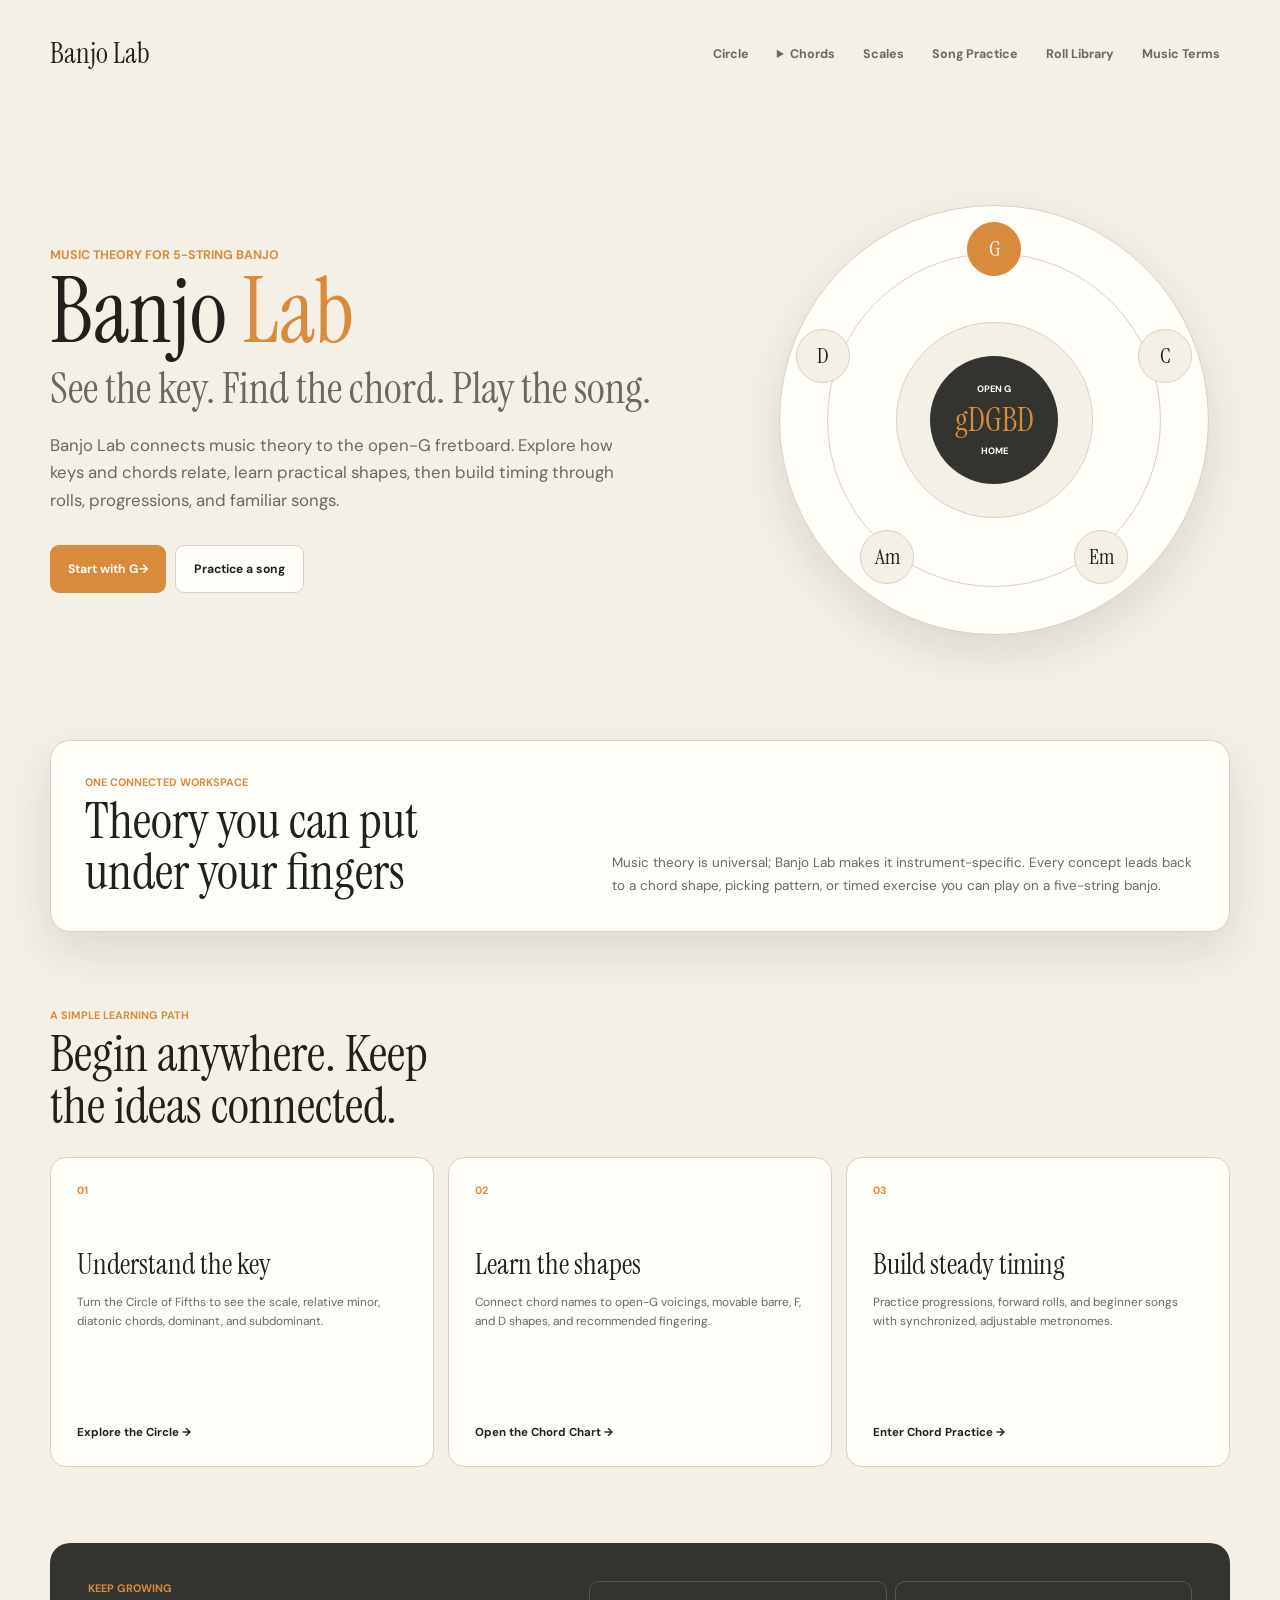
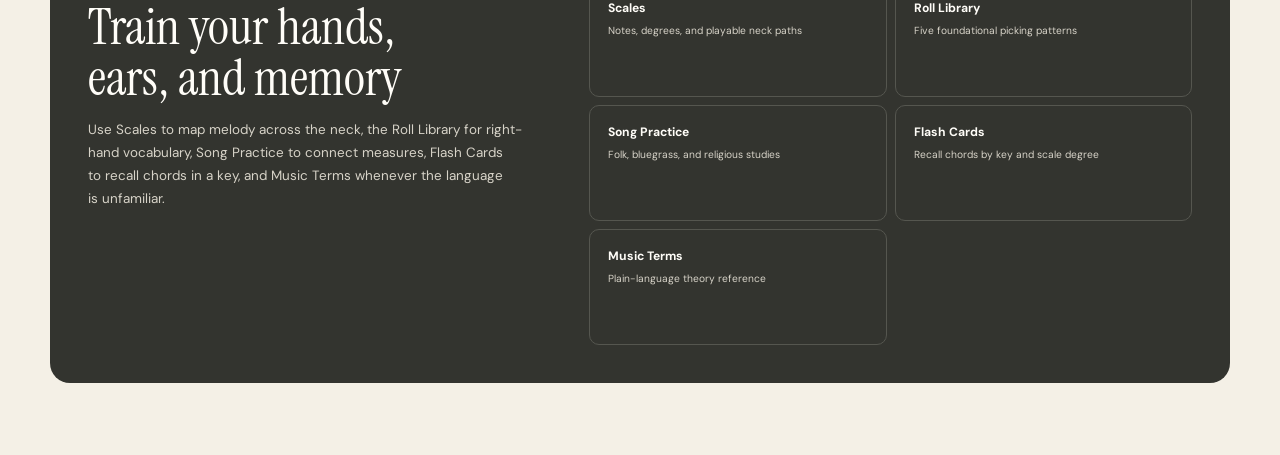
==== commit 8afb773e: "Add banjo scales lab and chord navigation" ====
--- a/index.html
+++ b/index.html
@@ -21,13 +21,19 @@
     <main class="home-shell">
       <nav class="site-nav" aria-label="Primary navigation">
         <a class="site-brand" href="index.html" aria-current="page">Banjo Lab</a>
-        <div>
+        <div class="site-nav-links">
           <a href="circle.html">Circle</a>
-          <a href="chords.html">Chord Chart</a>
-          <a href="practice.html?key=1">Chord Practice</a>
+          <details class="nav-menu">
+            <summary>Chords</summary>
+            <div class="nav-submenu">
+              <a href="chords.html">Chord Chart</a>
+              <a href="practice.html?key=1">Chord Practice</a>
+              <a href="flashcards.html">Flash Cards</a>
+            </div>
+          </details>
+          <a href="scales.html">Scales</a>
           <a href="songs.html">Song Practice</a>
           <a href="rolls.html">Roll Library</a>
-          <a href="flashcards.html">Flash Cards</a>
           <a href="terms.html">Music Terms</a>
         </div>
       </nav>
@@ -105,11 +111,12 @@
           <p class="section-kicker">Keep growing</p>
           <h2 id="home-tools-title">Train your hands, ears, and memory</h2>
           <p>
-            Use the Roll Library for right-hand vocabulary, Song Practice to connect measures, Flash Cards to
-            recall chords in a key, and Music Terms whenever the language is unfamiliar.
+            Use Scales to map melody across the neck, the Roll Library for right-hand vocabulary, Song Practice to
+            connect measures, Flash Cards to recall chords in a key, and Music Terms whenever the language is unfamiliar.
           </p>
         </div>
         <div class="tool-links">
+          <a href="scales.html"><strong>Scales</strong><span>Notes, degrees, and playable neck paths</span></a>
           <a href="rolls.html"><strong>Roll Library</strong><span>Five foundational picking patterns</span></a>
           <a href="songs.html"><strong>Song Practice</strong><span>Folk, bluegrass, and religious studies</span></a>
           <a href="flashcards.html"><strong>Flash Cards</strong><span>Recall chords by key and scale degree</span></a>
--- a/styles.css
+++ b/styles.css
@@ -37,7 +37,7 @@
   font-size: 0.78rem;
 }
 
-.site-nav div {
+.site-nav > .site-nav-links {
   display: flex;
   align-items: center;
   justify-content: flex-end;
@@ -64,13 +64,62 @@
   text-wrap: balance;
 }
 
+.nav-menu {
+  position: relative;
+}
+
+.nav-menu summary {
+  padding: 8px 10px;
+  border-radius: 8px;
+  color: var(--muted);
+  font-weight: 700;
+  cursor: pointer;
+}
+
+.nav-menu summary:hover,
+.nav-menu[open] summary {
+  color: var(--ink);
+  background: var(--surface);
+}
+
+.nav-menu summary[aria-current="true"] {
+  color: var(--surface);
+  background: var(--dark-ring);
+}
+
+.nav-menu summary:focus-visible {
+  outline: 3px solid var(--accent-soft);
+  outline-offset: 2px;
+}
+
+.nav-submenu {
+  position: absolute;
+  top: calc(100% + 6px);
+  left: 0;
+  z-index: 10;
+  display: grid;
+  min-width: 190px;
+  gap: 4px;
+  padding: 8px;
+  border: 1px solid var(--line);
+  border-radius: 10px;
+  background: var(--surface);
+  box-shadow: var(--shadow);
+}
+
+.nav-submenu a {
+  display: block;
+  width: 100%;
+}
+
 @media (max-width: 760px) {
   .site-nav {
     flex-direction: column;
     gap: 16px;
   }
 
-  .site-nav div {
+  .site-nav > .site-nav-links {
+    width: 100%;
     justify-content: flex-start;
   }
 }
@@ -942,7 +991,7 @@
     margin-bottom: 44px;
   }
 
-  .site-nav div {
+  .site-nav > .site-nav-links {
     justify-content: flex-start;
     flex-wrap: wrap;
   }
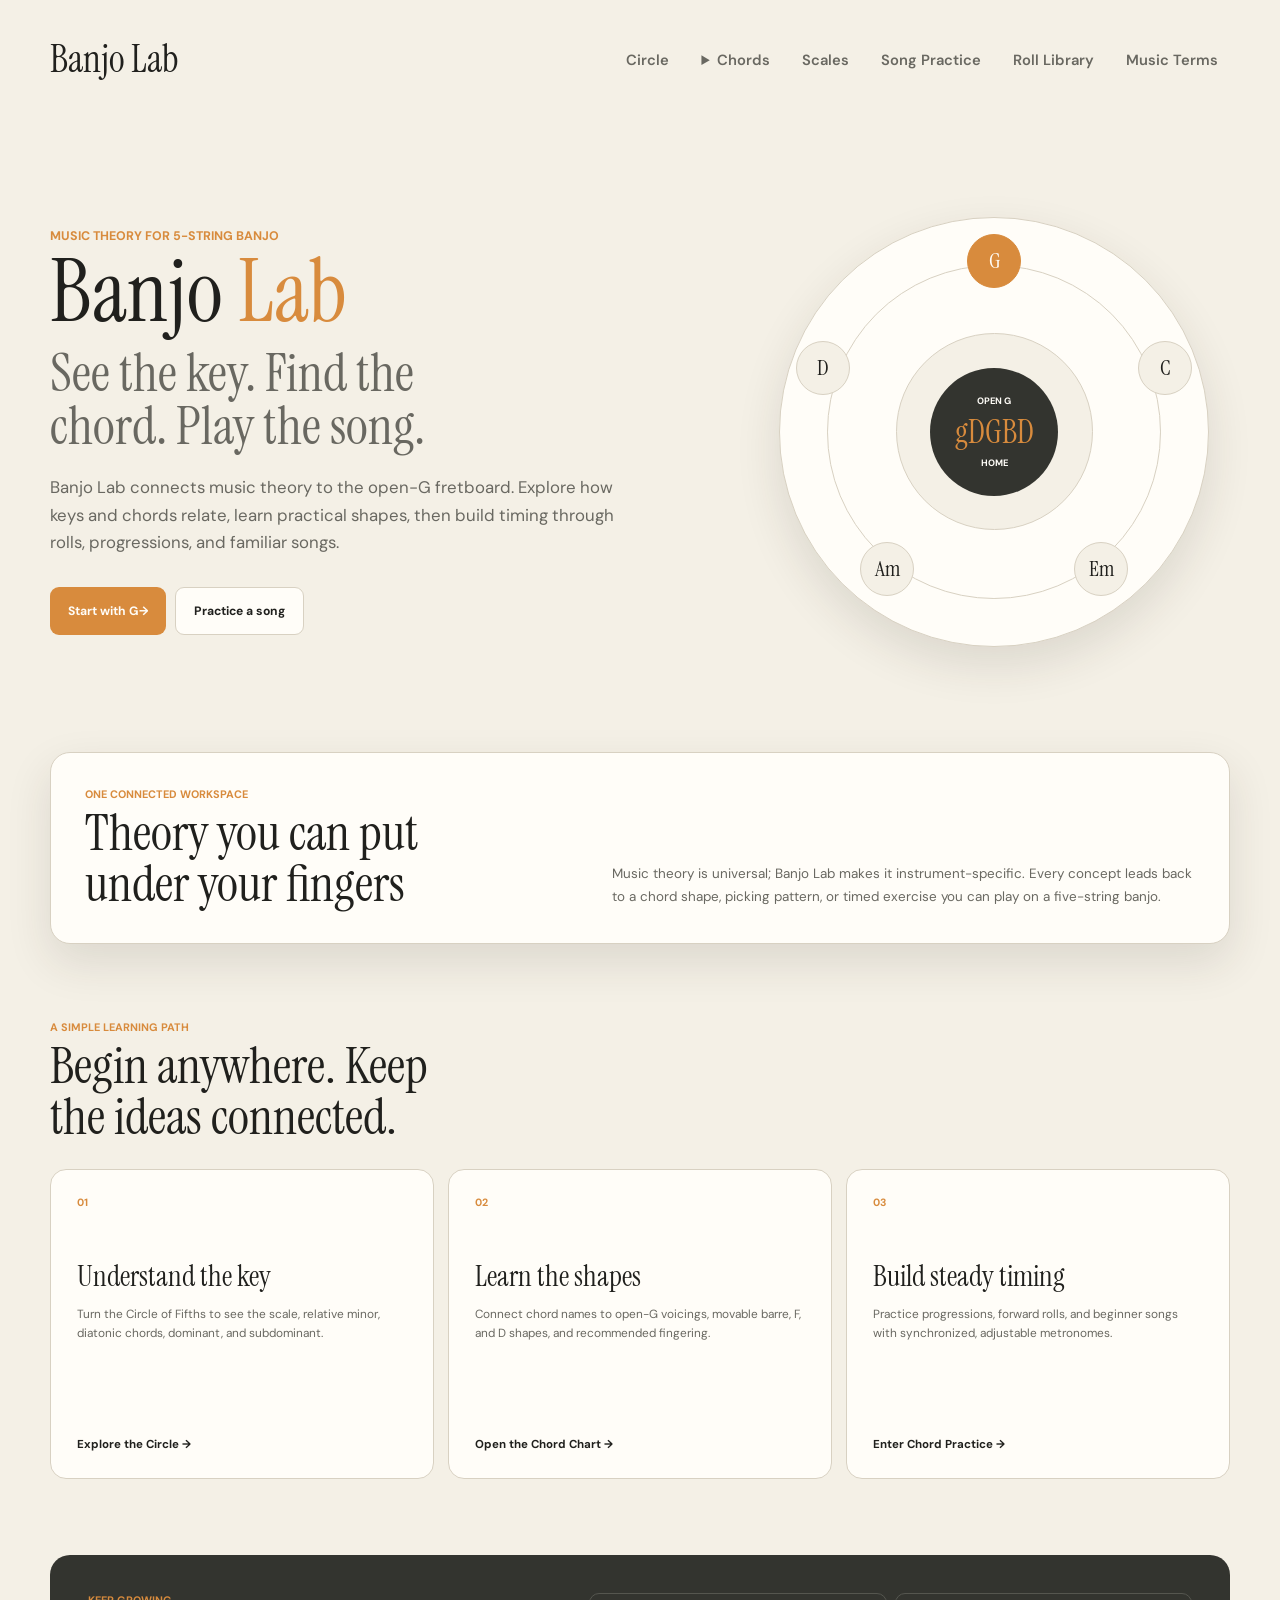
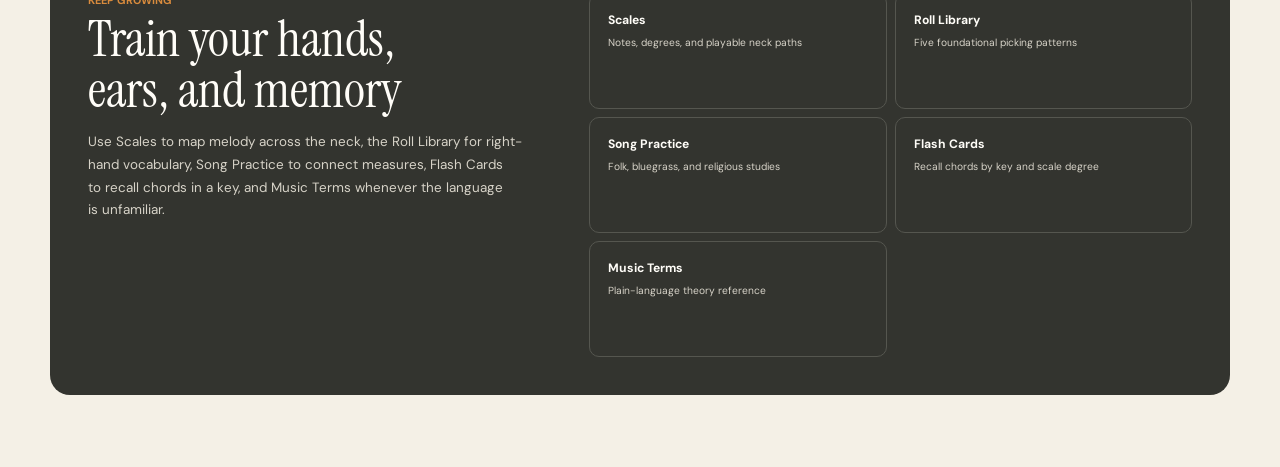
==== commit 24ee33de: "Improve responsive navigation and mobile layouts" ====
--- a/index.html
+++ b/index.html
@@ -21,7 +21,9 @@
     <main class="home-shell">
       <nav class="site-nav" aria-label="Primary navigation">
         <a class="site-brand" href="index.html" aria-current="page">Banjo Lab</a>
-        <div class="site-nav-links">
+        <div class="site-menu">
+          <button class="site-menu-toggle" type="button" aria-expanded="false" aria-controls="site-nav-links">Menu</button>
+          <div id="site-nav-links" class="site-nav-links">
           <a href="circle.html">Circle</a>
           <details class="nav-menu">
             <summary>Chords</summary>
@@ -35,6 +37,7 @@
           <a href="songs.html">Song Practice</a>
           <a href="rolls.html">Roll Library</a>
           <a href="terms.html">Music Terms</a>
+          </div>
         </div>
       </nav>
 
@@ -124,5 +127,6 @@
         </div>
       </section>
     </main>
+    <script src="nav.js"></script>
   </body>
 </html>
--- a/styles.css
+++ b/styles.css
@@ -29,15 +29,25 @@
 }
 
 .site-nav {
+  position: relative;
   display: flex;
   align-items: center;
   justify-content: space-between;
   gap: 24px;
   margin-bottom: 64px;
-  font-size: 0.78rem;
-}
-
-.site-nav > .site-nav-links {
+  font-size: clamp(0.86rem, 1.15vw, 0.95rem);
+  line-height: 1.25;
+}
+
+.site-menu {
+  margin-left: auto;
+}
+
+.site-menu-toggle {
+  display: none;
+}
+
+.site-menu > .site-nav-links {
   display: flex;
   align-items: center;
   justify-content: flex-end;
@@ -46,11 +56,12 @@
 }
 
 .site-nav a {
-  padding: 8px 10px;
+  padding: 10px 12px;
   border-radius: 8px;
   color: var(--muted);
-  font-weight: 700;
+  font-weight: 600;
   text-decoration: none;
+  white-space: nowrap;
 }
 
 .site-nav .site-brand {
@@ -58,7 +69,7 @@
   padding-left: 0;
   color: var(--ink);
   font-family: "Instrument Serif", Georgia, serif;
-  font-size: clamp(1.6rem, 2.3vw, 1.85rem);
+  font-size: clamp(2rem, 3vw, 2.35rem);
   font-weight: 400;
   line-height: 0.95;
   text-wrap: balance;
@@ -69,11 +80,12 @@
 }
 
 .nav-menu summary {
-  padding: 8px 10px;
+  padding: 10px 12px;
   border-radius: 8px;
   color: var(--muted);
-  font-weight: 700;
+  font-weight: 600;
   cursor: pointer;
+  white-space: nowrap;
 }
 
 .nav-menu summary:hover,
@@ -85,6 +97,7 @@
 .nav-menu summary[aria-current="true"] {
   color: var(--surface);
   background: var(--dark-ring);
+  font-weight: 700;
 }
 
 .nav-menu summary:focus-visible {
@@ -114,13 +127,61 @@
 
 @media (max-width: 760px) {
   .site-nav {
-    flex-direction: column;
+    flex-direction: row;
     gap: 16px;
-  }
-
-  .site-nav > .site-nav-links {
-    width: 100%;
-    justify-content: flex-start;
+    margin-bottom: 40px;
+  }
+
+  .site-menu-toggle {
+    display: block;
+    padding: 10px 14px;
+    border: 1px solid var(--line);
+    border-radius: 9px;
+    color: var(--ink);
+    background: var(--surface);
+    font: inherit;
+    font-weight: 700;
+    cursor: pointer;
+  }
+
+  .site-menu.is-open > .site-menu-toggle {
+    color: var(--surface);
+    background: var(--dark-ring);
+  }
+
+  .site-menu-toggle:focus-visible {
+    outline: 3px solid var(--accent-soft);
+    outline-offset: 2px;
+  }
+
+  .site-menu:not(.is-open) > .site-nav-links {
+    display: none;
+  }
+
+  .site-menu > .site-nav-links {
+    position: absolute;
+    top: calc(100% + 8px);
+    right: 0;
+    left: 0;
+    z-index: 10;
+    display: grid;
+    grid-template-columns: repeat(2, minmax(0, 1fr));
+    gap: 5px;
+    padding: 10px;
+    border: 1px solid var(--line);
+    border-radius: 12px;
+    background: var(--surface);
+    box-shadow: var(--shadow);
+  }
+
+  .site-menu > .site-nav-links > a,
+  .site-menu > .site-nav-links > .nav-menu {
+    min-width: 0;
+  }
+
+  .site-menu .nav-submenu {
+    right: 0;
+    left: auto;
   }
 }
 
@@ -132,6 +193,7 @@
 .site-nav a[aria-current="page"] {
   color: var(--surface);
   background: var(--dark-ring);
+  font-weight: 700;
 }
 
 .site-nav a:focus-visible {
@@ -156,7 +218,7 @@
 }
 
 .hero h1 {
-  font-size: clamp(2.9rem, 6.5vw, 5rem);
+  font-size: clamp(2.8rem, 5.5vw, 4.5rem);
   line-height: 0.92;
 }
 
@@ -176,7 +238,7 @@
 h1 {
   margin: 0;
   font-family: "Instrument Serif", Georgia, serif;
-  font-size: clamp(3.6rem, 8vw, 6.5rem);
+  font-size: clamp(3rem, 6vw, 5.25rem);
   font-weight: 400;
   line-height: 0.88;
   text-wrap: balance;
@@ -987,17 +1049,14 @@
 
 @media (max-width: 560px) {
   .site-nav {
-    align-items: start;
-    margin-bottom: 44px;
-  }
-
-  .site-nav > .site-nav-links {
-    justify-content: flex-start;
-    flex-wrap: wrap;
-  }
-
-  .site-nav a {
-    padding: 7px 8px;
+    align-items: center;
+    margin-bottom: 36px;
+  }
+
+  .site-nav a,
+  .nav-menu summary,
+  .site-menu-toggle {
+    padding: 9px 10px;
   }
 
   .page-shell {
--- a/home.css
+++ b/home.css
@@ -7,6 +7,7 @@
 .site-nav a.site-brand[aria-current="page"] {
   color: var(--ink);
   background: transparent;
+  font-weight: 400;
 }
 
 .home-hero {
@@ -25,7 +26,7 @@
 .home-hero h1 {
   margin: 0;
   font-family: "Instrument Serif", Georgia, serif;
-  font-size: clamp(4rem, 7vw, 6.25rem);
+  font-size: clamp(calc(3.6rem + 10px), calc(6vw + 10px), calc(5.5rem + 10px));
   font-weight: 400;
   line-height: 0.82;
   text-wrap: balance;
@@ -40,7 +41,7 @@
   margin: 18px 0 0;
   color: var(--muted);
   font-family: "Instrument Serif", Georgia, serif;
-  font-size: clamp(1.7rem, 3.5vw, 2.7rem);
+  font-size: clamp(calc(1.7rem + 10px), calc(3.5vw + 10px), calc(2.7rem + 10px));
   line-height: 1;
   text-wrap: balance;
 }
@@ -377,7 +378,7 @@
   }
 
   .home-hero h1 {
-    font-size: clamp(3.5rem, 18vw, 5rem);
+    font-size: clamp(calc(3.25rem + 10px), calc(16vw + 10px), calc(4.5rem + 10px));
   }
 
   .home-intro,
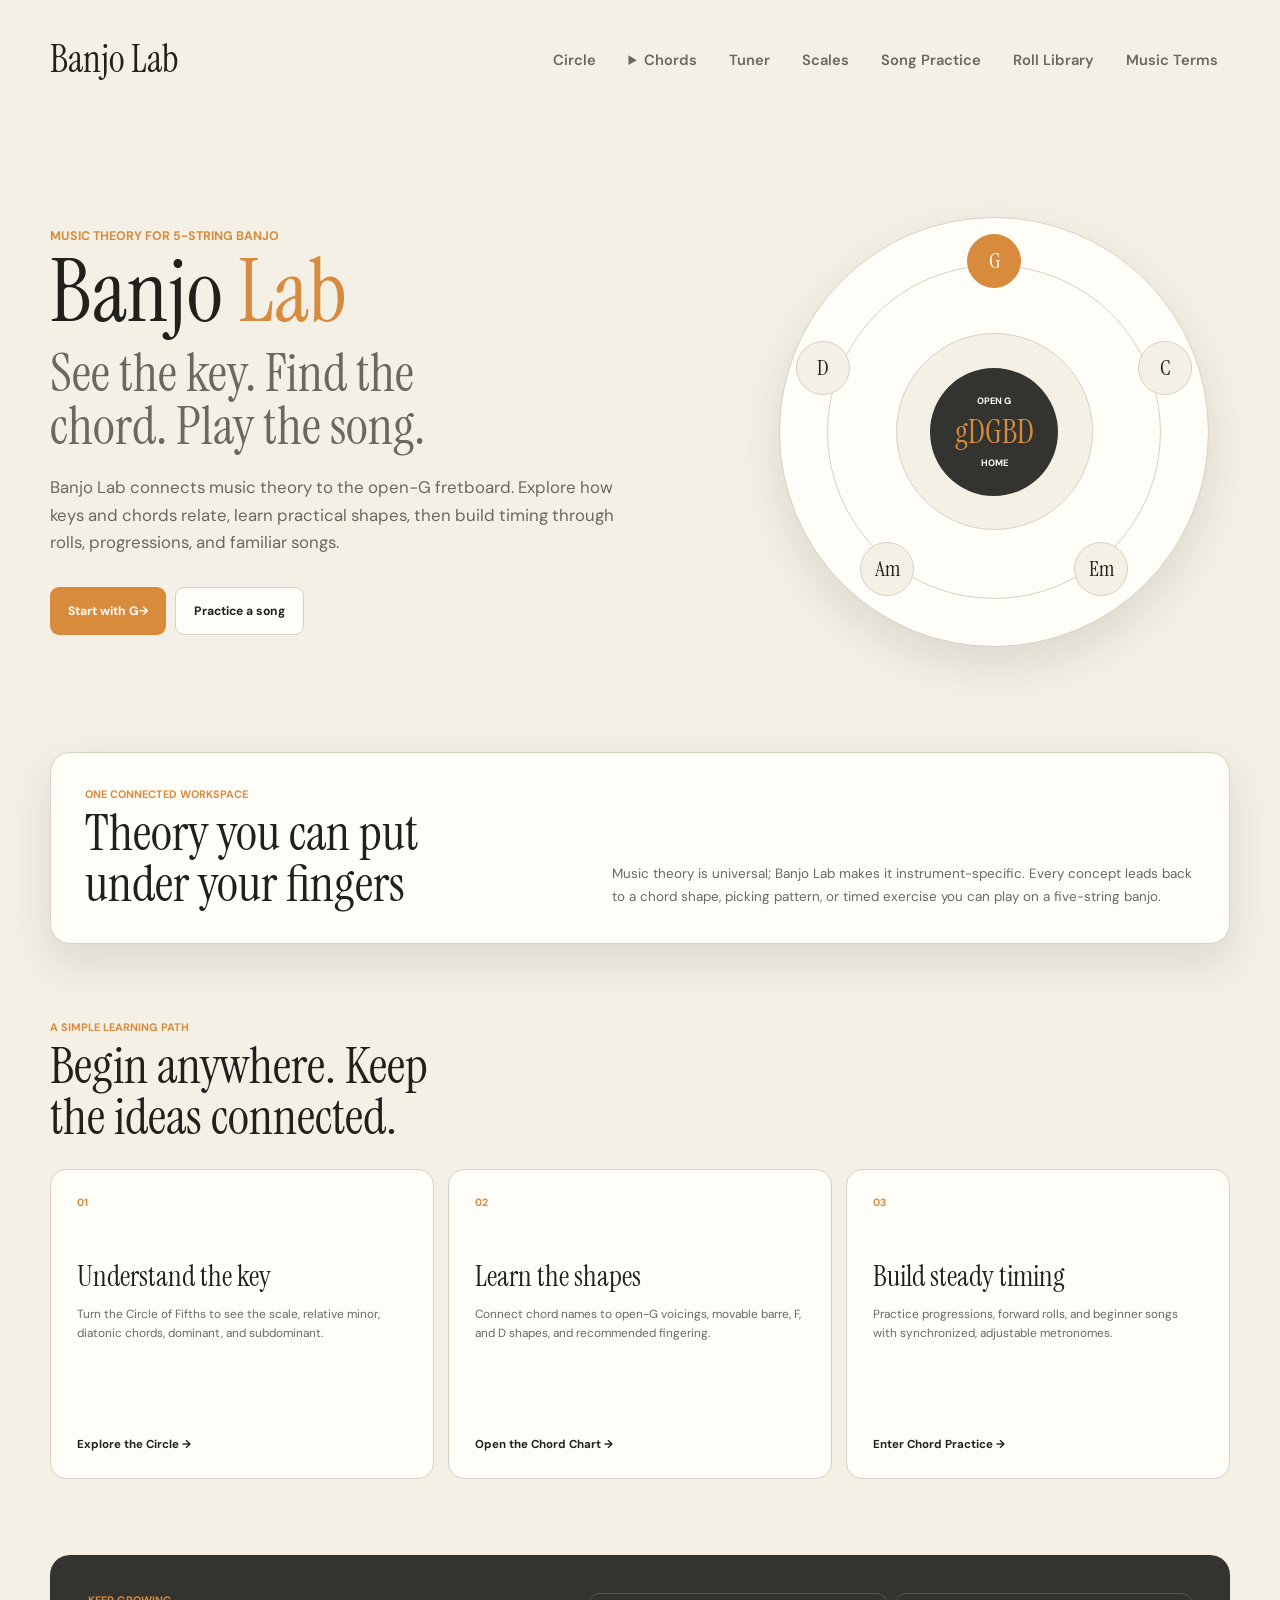
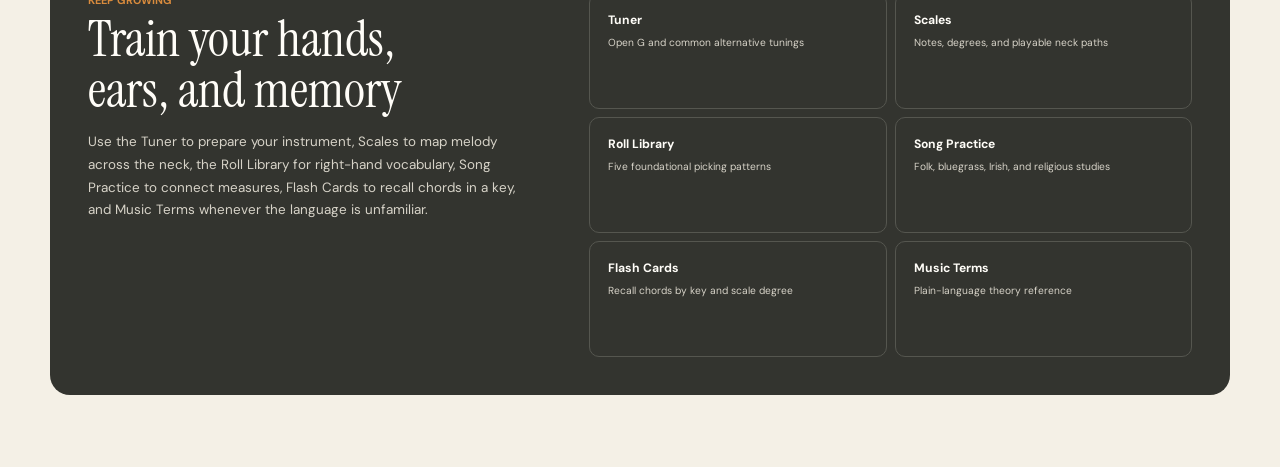
==== commit 3eb47baa: "Add banjo tuner and Irish song practice" ====
--- a/index.html
+++ b/index.html
@@ -33,6 +33,7 @@
               <a href="flashcards.html">Flash Cards</a>
             </div>
           </details>
+          <a href="tuner.html">Tuner</a>
           <a href="scales.html">Scales</a>
           <a href="songs.html">Song Practice</a>
           <a href="rolls.html">Roll Library</a>
@@ -114,14 +115,16 @@
           <p class="section-kicker">Keep growing</p>
           <h2 id="home-tools-title">Train your hands, ears, and memory</h2>
           <p>
-            Use Scales to map melody across the neck, the Roll Library for right-hand vocabulary, Song Practice to
-            connect measures, Flash Cards to recall chords in a key, and Music Terms whenever the language is unfamiliar.
+            Use the Tuner to prepare your instrument, Scales to map melody across the neck, the Roll Library for
+            right-hand vocabulary, Song Practice to connect measures, Flash Cards to recall chords in a key, and
+            Music Terms whenever the language is unfamiliar.
           </p>
         </div>
         <div class="tool-links">
+          <a href="tuner.html"><strong>Tuner</strong><span>Open G and common alternative tunings</span></a>
           <a href="scales.html"><strong>Scales</strong><span>Notes, degrees, and playable neck paths</span></a>
           <a href="rolls.html"><strong>Roll Library</strong><span>Five foundational picking patterns</span></a>
-          <a href="songs.html"><strong>Song Practice</strong><span>Folk, bluegrass, and religious studies</span></a>
+          <a href="songs.html"><strong>Song Practice</strong><span>Folk, bluegrass, Irish, and religious studies</span></a>
           <a href="flashcards.html"><strong>Flash Cards</strong><span>Recall chords by key and scale degree</span></a>
           <a href="terms.html"><strong>Music Terms</strong><span>Plain-language theory reference</span></a>
         </div>
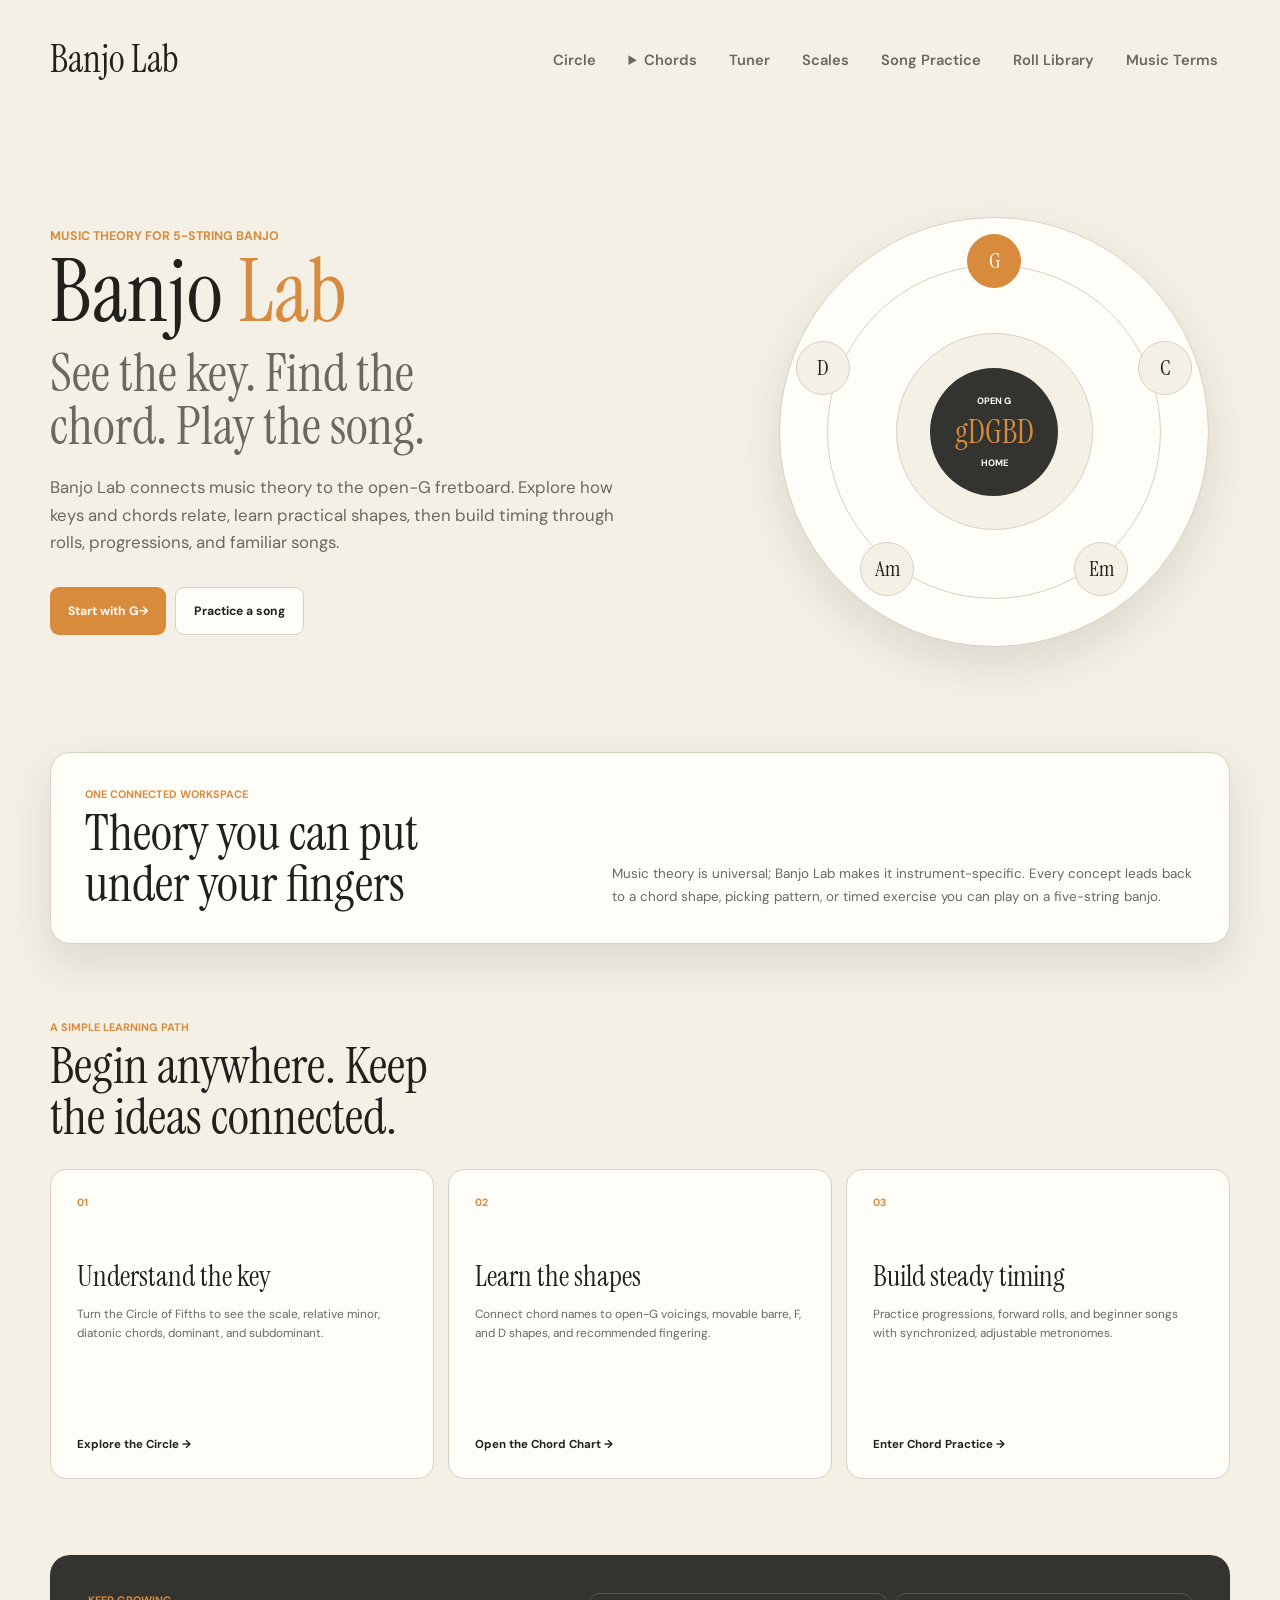
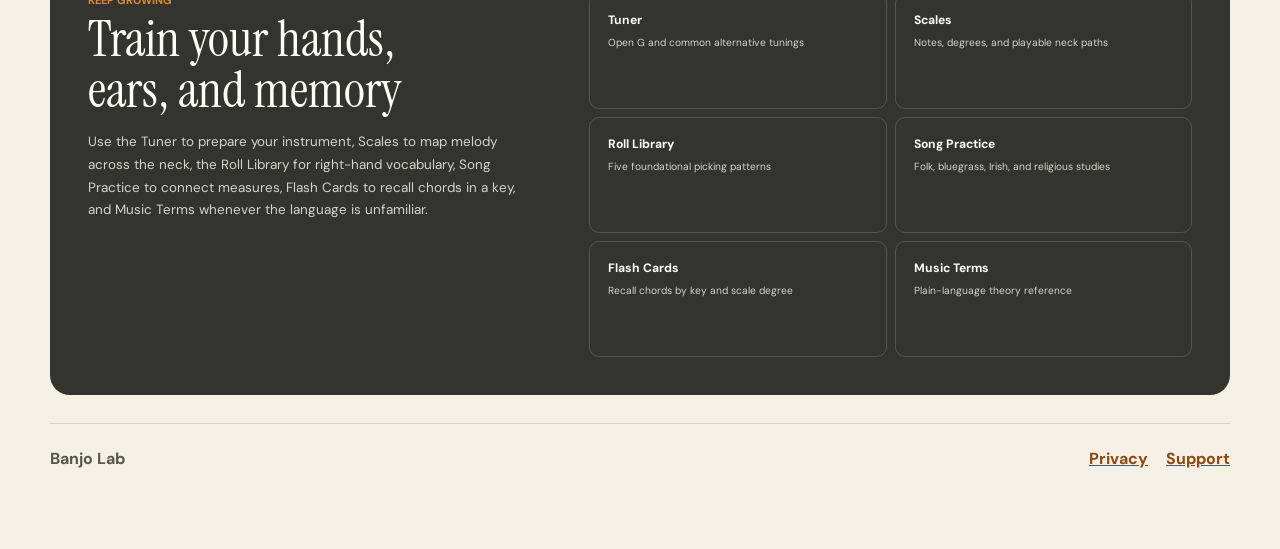
==== commit f99ef0a4: "Add app privacy and support pages" ====
--- a/index.html
+++ b/index.html
@@ -129,6 +129,12 @@
           <a href="terms.html"><strong>Music Terms</strong><span>Plain-language theory reference</span></a>
         </div>
       </section>
+
+      <footer class="home-footer">
+        <span>Banjo Lab</span>
+        <a href="privacy.html">Privacy</a>
+        <a href="support.html">Support</a>
+      </footer>
     </main>
     <script src="nav.js"></script>
   </body>
--- a/home.css
+++ b/home.css
@@ -2,6 +2,27 @@
   width: min(1180px, calc(100% - 40px));
   margin: 0 auto;
   padding: 32px 0 72px;
+}
+
+.home-footer {
+  display: flex;
+  flex-wrap: wrap;
+  gap: 18px;
+  align-items: center;
+  margin-top: 28px;
+  padding: 24px 0 8px;
+  border-top: 1px solid rgba(35, 34, 30, 0.14);
+  color: #57554f;
+}
+
+.home-footer span {
+  margin-right: auto;
+  font-weight: 700;
+}
+
+.home-footer a {
+  color: #8f470d;
+  font-weight: 700;
 }
 
 .site-nav a.site-brand[aria-current="page"] {
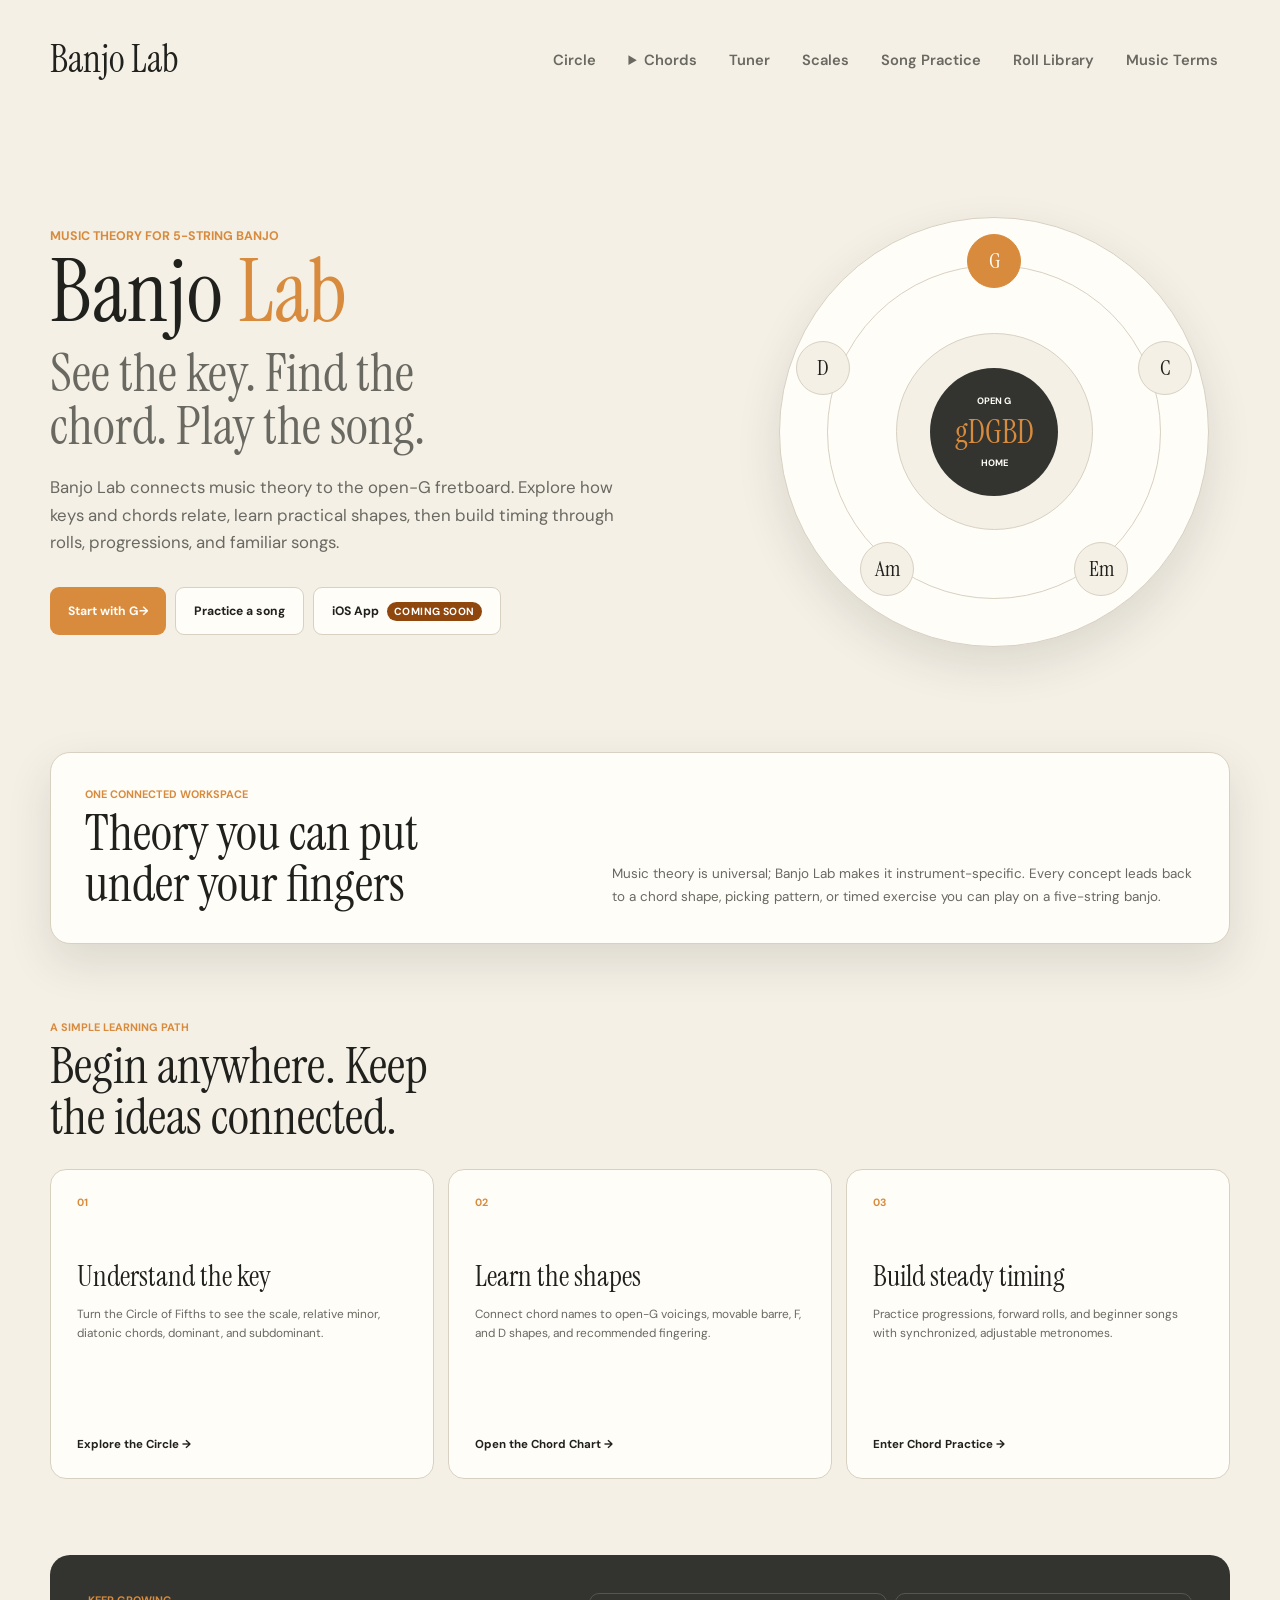
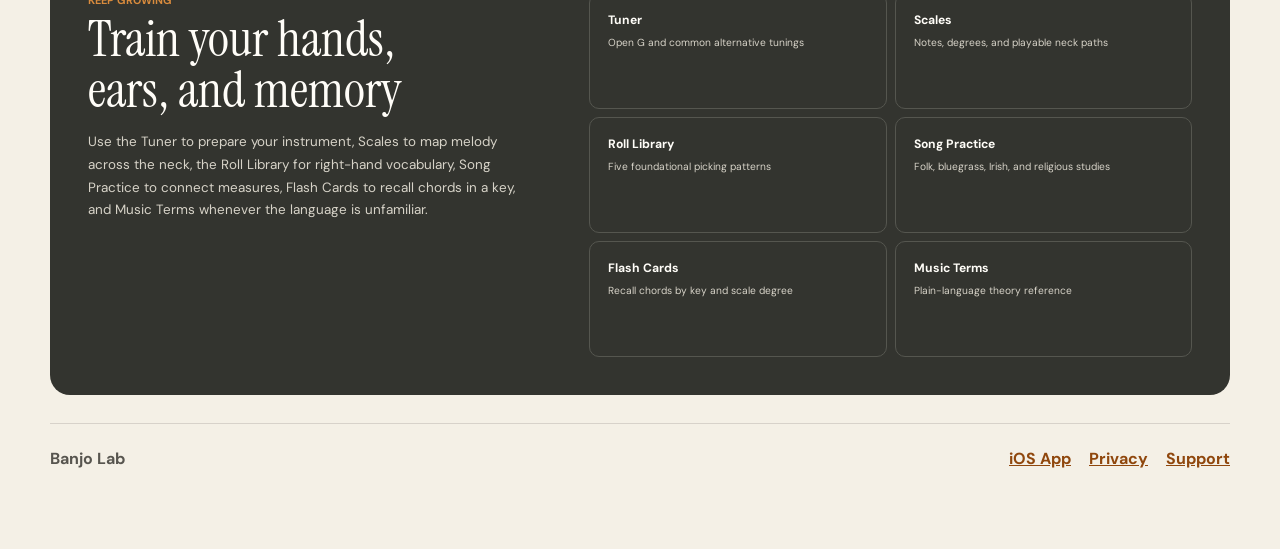
==== commit 27da9ae4: "Add iOS App Store placeholder" ====
--- a/index.html
+++ b/index.html
@@ -54,6 +54,7 @@
           <div class="home-actions">
             <a class="home-primary-action" href="circle.html">Start with G <span aria-hidden="true">→</span></a>
             <a class="home-secondary-action" href="songs.html">Practice a song</a>
+            <a class="home-secondary-action" href="app.html">iOS App <span class="action-status">Coming Soon</span></a>
           </div>
         </div>
 
@@ -132,6 +133,7 @@
 
       <footer class="home-footer">
         <span>Banjo Lab</span>
+        <a href="app.html">iOS App</a>
         <a href="privacy.html">Privacy</a>
         <a href="support.html">Support</a>
       </footer>
--- a/home.css
+++ b/home.css
@@ -97,6 +97,17 @@
   background: var(--surface);
 }
 
+.action-status {
+  margin-left: 8px;
+  padding: 3px 7px;
+  border-radius: 999px;
+  color: #fff;
+  background: #8f470d;
+  font-size: 0.65rem;
+  letter-spacing: 0.04em;
+  text-transform: uppercase;
+}
+
 .home-actions a:hover {
   filter: brightness(1.05);
 }
